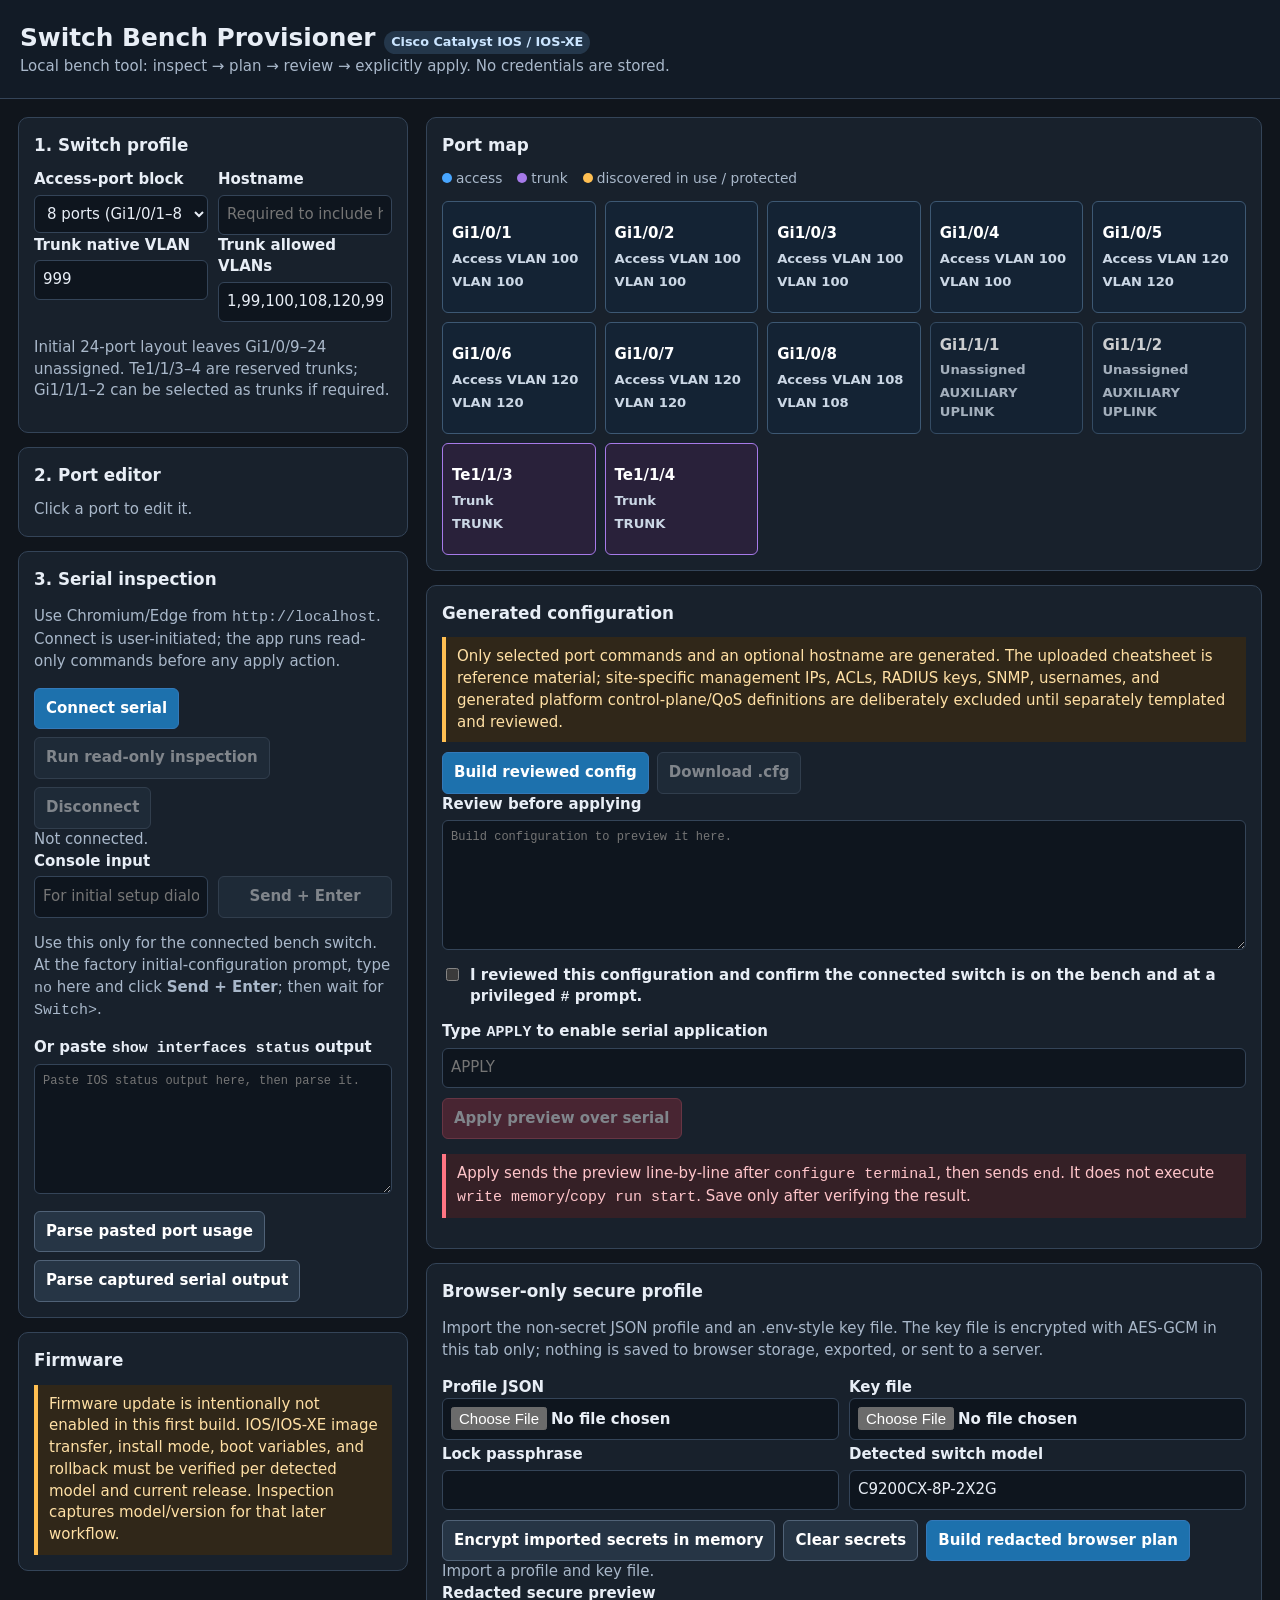
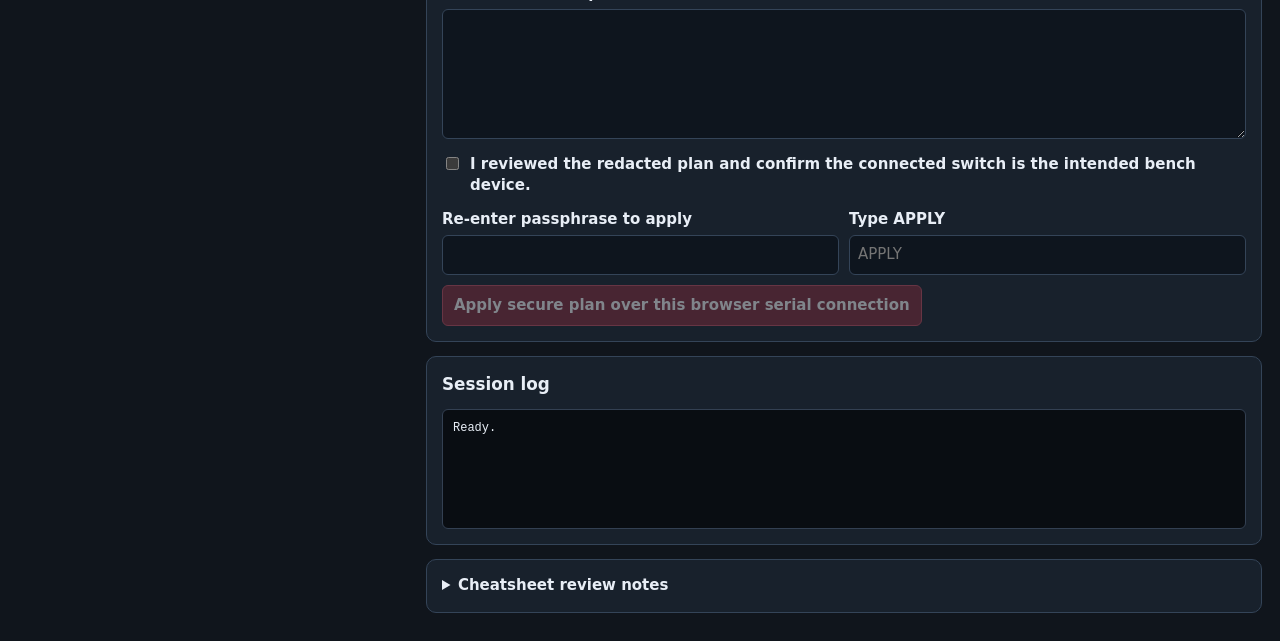
==== index.html @ 24496b65 "Initial release" ====
<!doctype html>
<html lang="en">
<head>
<meta charset="utf-8">
<meta name="viewport" content="width=device-width,initial-scale=1">
<title>Switch Bench Provisioner</title>
<style>
:root{color-scheme:dark;--bg:#10151c;--panel:#18212c;--line:#344458;--text:#e8eef6;--muted:#a9b8ca;--blue:#48a6ff;--green:#55d39a;--amber:#ffbf52;--red:#ff7583}*{box-sizing:border-box}body{margin:0;background:var(--bg);color:var(--text);font:15px/1.45 system-ui,sans-serif}header{padding:20px max(20px,calc((100vw - 1450px)/2));border-bottom:1px solid var(--line);background:#121b26}h1{margin:0;font-size:1.55rem}h2{font-size:1.05rem;margin:0 0 12px}h3{font-size:.95rem;margin:14px 0 6px}.sub,.note{color:var(--muted)}main{max-width:1450px;margin:auto;padding:18px;display:grid;grid-template-columns:390px 1fr;gap:18px}.panel{background:var(--panel);border:1px solid var(--line);border-radius:10px;padding:15px;margin-bottom:14px}.wide{grid-column:1/-1}.grid{display:grid;grid-template-columns:repeat(2,minmax(0,1fr));gap:10px}.triple{display:grid;grid-template-columns:repeat(3,minmax(0,1fr));gap:10px}label{display:block;font-weight:650;margin:0 0 4px}input,select,textarea,button{font:inherit}input,select,textarea{width:100%;padding:8px;border-radius:6px;border:1px solid var(--line);background:#0e151e;color:var(--text)}textarea{min-height:130px;resize:vertical;font-family:ui-monospace,monospace;font-size:12px}button{padding:9px 11px;border:1px solid #3379b9;border-radius:6px;background:#1d71ad;color:white;cursor:pointer;font-weight:650}button.secondary{background:#263545;border-color:#506277}button.danger{background:#822b3a;border-color:#c84e61}button:disabled{opacity:.45;cursor:not-allowed}.actions{display:flex;flex-wrap:wrap;gap:8px;margin-top:10px}.warning{border-left:4px solid var(--amber);padding:9px 11px;background:#302719;color:#ffe0a5}.danger-note{border-left:4px solid var(--red);padding:9px 11px;background:#352026;color:#ffc5ca}.ok{color:var(--green)}.bad{color:var(--red)}.hidden{display:none!important}.ports{display:grid;grid-template-columns:repeat(auto-fill,minmax(128px,1fr));gap:9px}.port{min-height:112px;text-align:left;background:#142334;border-color:#3d5873;padding:9px}.port.active{outline:3px solid var(--blue)}.port .name{font-weight:800;display:block}.port .meta{font-size:.82rem;color:#cbd7e5;display:block;margin-top:4px}.port.used{border-color:var(--amber);background:#342b1e}.port.trunk{border-color:#a67ae9;background:#29213a}.port.unassigned{opacity:.78}.legend{display:flex;gap:15px;flex-wrap:wrap;font-size:.86rem;color:var(--muted);margin:0 0 12px}.dot{display:inline-block;width:10px;height:10px;border-radius:99px;margin-right:4px}.console{min-height:120px;white-space:pre-wrap;background:#090d12;border:1px solid #334052;border-radius:6px;padding:10px;font:12px/1.4 ui-monospace,monospace;overflow:auto;max-height:280px}.check{display:flex;gap:8px;align-items:start;margin:8px 0}.check input{width:auto;margin-top:3px}.pill{display:inline-block;padding:2px 7px;border-radius:99px;background:#24374b;color:#cbe5ff;font-size:.8rem}details summary{cursor:pointer;font-weight:700}@media(max-width:900px){main{grid-template-columns:1fr}.wide{grid-column:auto}}@media(max-width:540px){.grid,.triple{grid-template-columns:1fr}}
</style>
</head>
<body>
<header><h1>Switch Bench Provisioner <span class="pill">Cisco Catalyst IOS / IOS-XE</span></h1><div class="sub">Local bench tool: inspect → plan → review → explicitly apply. No credentials are stored.</div></header>
<main>
<section>
 <div class="panel"><h2>1. Switch profile</h2>
  <div class="grid"><div><label for="portCount">Access-port block</label><select id="portCount"><option value="8">8 ports (Gi1/0/1–8)</option><option value="24">24 ports (Gi1/0/1–24)</option></select></div><div><label for="hostname">Hostname</label><input id="hostname" placeholder="Required to include hostname"></div></div>
  <div class="grid"><div><label for="nativeVlan">Trunk native VLAN</label><input id="nativeVlan" value="999" inputmode="numeric"></div><div><label for="allowedVlans">Trunk allowed VLANs</label><input id="allowedVlans" value="1,99,100,108,120,999"></div></div>
  <p class="note">Initial 24-port layout leaves Gi1/0/9–24 unassigned. Te1/1/3–4 are reserved trunks; Gi1/1/1–2 can be selected as trunks if required.</p>
 </div>
 <div class="panel"><h2>2. Port editor</h2><div id="selectedInfo" class="note">Click a port to edit it.</div>
  <div id="editor" class="hidden"><div class="triple"><div><label for="mode">Mode</label><select id="mode"><option value="access">Access</option><option value="trunk">Trunk</option><option value="unused">Unassigned / no config</option></select></div><div><label for="vlan">Access VLAN</label><input id="vlan" inputmode="numeric"></div><div><label for="adminState">Administrative state</label><select id="adminState"><option value="no shutdown">Enabled (no shutdown)</option><option value="shutdown">Disabled (shutdown)</option></select></div></div><label for="description">Description</label><input id="description" maxlength="120" placeholder="e.g., workstation / uplink"><div class="check"><input id="rootGuard" type="checkbox"><label for="rootGuard">Enable Root Guard (downstream trunks only)</label></div><div class="check"><input id="includeUsed" type="checkbox"><label for="includeUsed">Include this port even though discovery marks it in use</label></div><div class="actions"><button id="savePort">Save port</button><button id="resetPort" class="secondary">Restore default</button></div></div>
 </div>
 <div class="panel"><h2>3. Serial inspection</h2><p class="note">Use Chromium/Edge from <code>http://localhost</code>. Connect is user-initiated; the app runs read-only commands before any apply action.</p><div class="actions"><button id="connect">Connect serial</button><button id="inspect" class="secondary" disabled>Run read-only inspection</button><button id="disconnect" class="secondary" disabled>Disconnect</button></div><div id="serialStatus" class="note">Not connected.</div><label for="consoleInput">Console input</label><div class="grid"><input id="consoleInput" autocomplete="off" spellcheck="false" placeholder="For initial setup dialog, enter: no"><button id="sendConsole" class="secondary" disabled>Send + Enter</button></div><p class="note">Use this only for the connected bench switch. At the factory initial-configuration prompt, type <code>no</code> here and click <strong>Send + Enter</strong>; then wait for <code>Switch&gt;</code>.</p><label for="statusPaste">Or paste <code>show interfaces status</code> output</label><textarea id="statusPaste" placeholder="Paste IOS status output here, then parse it."></textarea><div class="actions"><button id="parseStatus" class="secondary">Parse pasted port usage</button><button id="parseCapturedStatus" class="secondary">Parse captured serial output</button></div></div>
 <div class="panel"><h2>Firmware</h2><div class="warning">Firmware update is intentionally not enabled in this first build. IOS/IOS-XE image transfer, install mode, boot variables, and rollback must be verified per detected model and current release. Inspection captures model/version for that later workflow.</div></div>
</section>
<section>
 <div class="panel"><h2>Port map</h2><div class="legend"><span><i class="dot" style="background:#48a6ff"></i>access</span><span><i class="dot" style="background:#a67ae9"></i>trunk</span><span><i class="dot" style="background:#ffbf52"></i>discovered in use / protected</span></div><div id="ports" class="ports"></div></div>
 <div class="panel"><h2>Generated configuration</h2><div class="warning">Only selected port commands and an optional hostname are generated. The uploaded cheatsheet is reference material; site-specific management IPs, ACLs, RADIUS keys, SNMP, usernames, and generated platform control-plane/QoS definitions are deliberately excluded until separately templated and reviewed.</div><div class="actions"><button id="build">Build reviewed config</button><button id="download" class="secondary" disabled>Download .cfg</button></div><label for="config">Review before applying</label><textarea id="config" spellcheck="false" placeholder="Build configuration to preview it here."></textarea><div class="check"><input id="ack" type="checkbox"><label for="ack">I reviewed this configuration and confirm the connected switch is on the bench and at a privileged <code>#</code> prompt.</label></div><label for="applyWord">Type <code>APPLY</code> to enable serial application</label><input id="applyWord" autocomplete="off" placeholder="APPLY"><div class="actions"><button id="apply" class="danger" disabled>Apply preview over serial</button></div><p class="danger-note">Apply sends the preview line-by-line after <code>configure terminal</code>, then sends <code>end</code>. It does not execute <code>write memory</code>/<code>copy run start</code>. Save only after verifying the result.</p></div>
 <div class="panel"><h2>Browser-only secure profile</h2><p class="note">Import the non-secret JSON profile and an .env-style key file. The key file is encrypted with AES-GCM in this tab only; nothing is saved to browser storage, exported, or sent to a server.</p><div class="grid"><div><label>Profile JSON <input id="profileFile" type="file" accept=".json"></label></div><div><label>Key file <input id="keyFile" type="file" accept=".env,.txt"></label></div></div><div class="grid"><div><label for="lockPass">Lock passphrase</label><input id="lockPass" type="password" autocomplete="new-password"></div><div><label for="secureModel">Detected switch model</label><input id="secureModel" value="C9200CX-8P-2X2G"></div></div><div class="actions"><button id="lockSecrets" class="secondary">Encrypt imported secrets in memory</button><button id="clearSecrets" class="secondary">Clear secrets</button><button id="renderSecure">Build redacted browser plan</button></div><div id="profileStatus" class="note">Import a profile and key file.</div><label for="securePreview">Redacted secure preview</label><textarea id="securePreview" spellcheck="false"></textarea><div class="check"><input id="secureAck" type="checkbox"><label for="secureAck">I reviewed the redacted plan and confirm the connected switch is the intended bench device.</label></div><div class="grid"><div><label for="unlockPass">Re-enter passphrase to apply</label><input id="unlockPass" type="password" autocomplete="current-password"></div><div><label for="secureApplyWord">Type APPLY</label><input id="secureApplyWord" autocomplete="off" placeholder="APPLY"></div></div><div class="actions"><button id="secureApply" class="danger" disabled>Apply secure plan over this browser serial connection</button></div></div>
 <div class="panel"><h2>Session log</h2><div id="log" class="console" aria-live="polite">Ready.</div></div>
 <div class="panel"><details><summary>Cheatsheet review notes</summary><ul><li>The tool uses the port-mode patterns from the cheatsheet: access ports with <code>switchport nonegotiate</code>, BPDU Guard, and unicast blocking; trunks with native/allowed VLAN configuration and <code>switchport nonegotiate</code>.</li><li>The supplied reference has a concatenated line near its housekeeping section: <code>memory free low-watermark processor 20852logging host ...</code>. It is not applied.</li><li>Imported profiles can include management, ACL, AAA/RADIUS, SNMPv3, syslog, archive logging, and QoS definitions. Review every site-specific value and the redacted secure plan before applying.</li><li>SNMPv3 credentials are required in the imported key file when SNMP is enabled; the preview renders variable names only.</li></ul></details></div>
</section>
</main>
<script>
'use strict';
const $=id=>document.getElementById(id); const log=(m,kind='')=>{const el=$('log');el.textContent+=`\n[${new Date().toLocaleTimeString()}] ${m}`;el.scrollTop=el.scrollHeight; if(kind) $('serialStatus').innerHTML=`<span class="${kind}">${m}</span>`};
let ports=[], selected=null, serialPort=null, writer=null, reader=null, readLoop=false, serialText='', serialClosing=false, suppressConsoleOutput=false;
const defaults=(count)=>{const a=[];for(let n=1;n<=count;n++){let vlan='',desc='OPEN';if(n<=4){vlan='100';desc='VLAN 100';}else if(n<=7){vlan='120';desc='VLAN 120';}else if(n===8){vlan='108';desc='VLAN 108';}a.push({name:`Gi1/0/${n}`,mode:vlan?'access':'unused',vlan,description:desc,admin:vlan?'no shutdown':'shutdown',used:false,includeUsed:false,rootGuard:false,default:true});}a.push({name:'Gi1/1/1',mode:'unused',vlan:'',description:'AUXILIARY UPLINK',admin:'shutdown',used:false,includeUsed:false,default:true});a.push({name:'Gi1/1/2',mode:'unused',vlan:'',description:'AUXILIARY UPLINK',admin:'shutdown',used:false,includeUsed:false,default:true});for(const n of [3,4])a.push({name:`Te1/1/${n}`,mode:'trunk',vlan:'',description:'TRUNK',admin:'no shutdown',used:false,includeUsed:false,default:true});return a};
function esc(s){return String(s).replace(/[&<>"']/g,c=>({'&':'&amp;','<':'&lt;','>':'&gt;','"':'&quot;',"'":'&#39;'}[c]))}
function render(){const box=$('ports');box.innerHTML='';ports.forEach((p,i)=>{const b=document.createElement('button');b.className=`port ${p.mode==='trunk'?'trunk':''} ${p.mode==='unused'?'unassigned':''} ${p.used?'used':''} ${selected===i?'active':''}`;b.innerHTML=`<span class="name">${esc(p.name)}</span><span class="meta">${p.mode==='access'?'Access VLAN '+esc(p.vlan||'—'):p.mode==='trunk'?'Trunk':'Unassigned'}</span><span class="meta">${esc(p.description||'')}</span>${p.used?'<span class="meta bad">IN USE / protected</span>':''}`;b.onclick=()=>select(i);box.append(b)});updateApply()}
function select(i){selected=i;const p=ports[i];$('editor').classList.remove('hidden');$('selectedInfo').textContent=`Editing ${p.name}${p.used?' — discovered in use; excluded unless explicitly included.':''}`;$('mode').value=p.mode;$('vlan').value=p.vlan;$('adminState').value=p.admin||'no shutdown';$('description').value=p.description;$('includeUsed').checked=p.includeUsed;$('rootGuard').checked=!!p.rootGuard;render()}
function validVlan(v){return /^([1-9]|[1-9]\d{1,3}|[1-3]\d{3}|40[0-8]\d|409[0-4])$/.test(v)&&+v<=4094}
$('savePort').onclick=()=>{if(selected===null)return;const p=ports[selected], mode=$('mode').value, vlan=$('vlan').value.trim(), admin=$('adminState').value, desc=$('description').value.trim();if(mode==='access'&&!validVlan(vlan)){alert('Enter an access VLAN from 1 through 4094.');return}p.mode=mode;p.vlan=mode==='access'?vlan:'';p.admin=(admin==='shutdown'?'shutdown':'no shutdown');p.description=desc;p.includeUsed=$('includeUsed').checked;p.rootGuard=$('rootGuard').checked;p.default=false;render()};
$('resetPort').onclick=()=>{if(selected===null)return;const fresh=defaults(+$('portCount').value).find(p=>p.name===ports[selected].name);fresh.used=ports[selected].used;ports[selected]=fresh;select(selected)};
$('portCount').onchange=()=>{ports=defaults(+$('portCount').value);selected=null;$('editor').classList.add('hidden');$('selectedInfo').textContent='Click a port to edit it.';render();log('Port profile reset to '+$('portCount').value+' access ports.','')};
function parseUsage(text,source='pasted output'){if(!text.trim()){log(`Port-use parser skipped: no ${source} is available. Run read-only inspection, wait for output, then use Parse captured serial output or paste show interfaces status output.`,'bad');return}let hits=0;for(const p of ports){const long=p.name.replace(/^Gi/,'GigabitEthernet').replace(/^Te/,'TenGigabitEthernet');const re=new RegExp(`(?:^|\\n)\\s*(?:${p.name.replace(/[\/]/g,'\\$&')}|${long.replace(/[\/]/g,'\\$&')})\\s+(.+)$`,'mi');const m=text.match(re);if(m){const state=m[1].toLowerCase();const inUse=/\bconnected\b/.test(state)&&!(/notconnect|disabled|err-disabled/.test(state));p.used=inUse;if(inUse)hits++;}}render();log(`Parsed ${source}: ${hits} currently connected port(s) marked protected.`);}
$('parseStatus').onclick=()=>parseUsage($('statusPaste').value,'pasted status output');
$('parseCapturedStatus').onclick=()=>parseUsage(serialText,'captured serial output');
function cleanDesc(s){return s.replace(/[\r\n]/g,' ').replace(/[^\w .,:()\/-]/g,'').slice(0,120)}
function buildConfig(){const lines=[];const host=$('hostname').value.trim();if(host){if(!/^[A-Za-z0-9][A-Za-z0-9-]{0,62}$/.test(host))throw Error('Hostname may contain letters, digits, and hyphens only.');lines.push(`hostname ${host}`,'!')}const native=$('nativeVlan').value.trim(), allowed=$('allowedVlans').value.trim();if(!validVlan(native))throw Error('Trunk native VLAN must be 1 through 4094.');if(!/^\d+(,\d+)*$/.test(allowed)||allowed.split(',').some(v=>!validVlan(v)))throw Error('Allowed VLANs must be a comma-separated list of VLAN IDs.');let changed=0;for(const p of ports){if(p.mode==='unused'||(p.used&&!p.includeUsed))continue;lines.push(`interface ${p.name}`);if(p.description)lines.push(` description ${cleanDesc(p.description)}`);if(p.mode==='access'){lines.push(` switchport access vlan ${p.vlan}`,' switchport mode access',' switchport nonegotiate',' spanning-tree bpduguard enable',' switchport block unicast')}else{lines.push(` switchport trunk native vlan ${native}`,` switchport trunk allowed vlan ${allowed}`,' switchport mode trunk',' switchport nonegotiate');if(p.rootGuard)lines.push(' spanning-tree guard root')}lines.push(` ${p.admin==='shutdown'?'shutdown':'no shutdown'}`);lines.push('!');changed++}if(!changed&&!host)throw Error('Nothing is selected for configuration.');return lines.join('\n')+'\n'}
$('build').onclick=()=>{try{$('config').value=buildConfig();$('download').disabled=false;log('Configuration built. Review it before any serial application.')}catch(e){alert(e.message);log('Build blocked: '+e.message,'bad')}};
$('download').onclick=()=>{const body=$('config').value;if(!body)return;const a=document.createElement('a');a.href=URL.createObjectURL(new Blob([body],{type:'text/plain'}));a.download=($('hostname').value.trim()||'switch')+'-bench-config.cfg';a.click();URL.revokeObjectURL(a.href)};
function updateApply(){const ready=!!serialPort&&$('ack').checked&&$('applyWord').value==='APPLY'&&!!$('config').value;$('apply').disabled=!ready}$('ack').onchange=updateApply;$('applyWord').oninput=updateApply;$('config').oninput=updateApply;
async function readSerial(){const decoder=new TextDecoder();try{while(readLoop&&serialPort?.readable){reader=serialPort.readable.getReader();try{while(readLoop){const {value,done}=await reader.read();if(done)break;if(value){const t=decoder.decode(value);serialText+=t;if(!suppressConsoleOutput){$('log').textContent+=t;$('log').scrollTop=$('log').scrollHeight;}}}}finally{reader.releaseLock();reader=null}}}catch(e){log('Serial read error: '+e.message,'bad')}}
async function send(line){if(!writer)throw Error('Serial writer is unavailable.');await writer.write(new TextEncoder().encode(line+'\r'));await new Promise(r=>setTimeout(r,160));}
async function sendChecked(line, timeoutMs=5000, sensitive=false){const start=serialText.length;await send(line);const deadline=Date.now()+timeoutMs;while(Date.now()<deadline){const reply=serialText.slice(start);if(/% (?:Invalid input|Incomplete command|Ambiguous command|Error)/i.test(reply))throw Error(sensitive?'IOS rejected a protected command; inspect the switch locally.':'IOS rejected "'+line+'": '+reply.replace(/\s+/g,' ').slice(-260));if(/(?:^|[\r\n])[^\r\n]*[>#]\s*(?=[\r\n]|$)/.test(reply))return reply;await new Promise(r=>setTimeout(r,35));}throw Error(sensitive?'Timed out waiting for IOS after a protected command; inspect the switch locally.':`Timed out waiting for the IOS prompt after "${line}". Apply stopped; inspect the console before continuing.`);}
async function sendBannerChecked(item){await send(item.actual);for(const line of item.body.split('\n'))await send(line);return sendChecked(item.delimiter,20000,false);}
function lastPrompt(reply){const a=[...reply.matchAll(/(?:^|[\r\n])([^\r\n]*[>#])\s*(?=[\r\n]|$)/g)];return a.length?a[a.length-1][1]:''}
async function ensureConfigMode(){const prompt=lastPrompt(await sendChecked('',3000));if(!prompt)throw Error('Could not determine the IOS prompt.');if(/\(config[^)]*\)#\s*$/.test(prompt)){await sendChecked('end');}else if(!/#\s*$/.test(prompt)){throw Error('A privileged # prompt is required; enter enable manually, then retry.')}await sendChecked('configure terminal');}
$('connect').onclick=async()=>{try{if(!('serial' in navigator))throw Error('Web Serial is unavailable. Use Chromium/Edge via http://localhost.');serialPort=await navigator.serial.requestPort();await serialPort.open({baudRate:9600,dataBits:8,stopBits:1,parity:'none',flowControl:'none'});writer=serialPort.writable.getWriter();readLoop=true;readSerial();$('connect').disabled=true;$('inspect').disabled=false;$('disconnect').disabled=false;$('sendConsole').disabled=false;log('Serial connected at 9600 8N1. Use Console input for the initial dialog, then confirm the switch prompt is privileged (#).','ok');updateApply()}catch(e){if(e?.name==='NotFoundError')log('Serial-port selection was cancelled; no connection was opened.');else log('Serial connection failed: '+e.message,'bad')}};
$('sendConsole').onclick=async()=>{const value=$('consoleInput').value;try{if(value.includes('\n')||value.includes('\r'))throw Error('Console input accepts one line at a time.');await send(value);log('Console input sent: '+(value ? '[text]' : '[Enter]'));$('consoleInput').value='';$('consoleInput').focus()}catch(e){log('Console input failed: '+e.message,'bad')}};
$('consoleInput').onkeydown=e=>{if(e.key==='Enter'){e.preventDefault();$('sendConsole').click()}};
$('inspect').onclick=async()=>{try{serialText='';await send('terminal length 0');await send('show version');await send('show interfaces status');await send('show interfaces trunk');log('Read-only inspection commands sent. Paste/copy the status output into the parser if automatic capture is not sufficient.');}catch(e){log('Inspection failed: '+e.message,'bad')}};
async function waitForReaderRelease(timeoutMs=3000){const deadline=Date.now()+timeoutMs;while(reader&&Date.now()<deadline)await new Promise(r=>setTimeout(r,40));return !reader}
async function waitForPortRelease(port,timeoutMs=5000){const deadline=Date.now()+timeoutMs;while(Date.now()<deadline){if(!port.readable&&!port.writable)return true;await new Promise(r=>setTimeout(r,50));}return !port.readable&&!port.writable}
$('disconnect').onclick=async()=>{
  if(!serialPort||serialClosing)return;
  serialClosing=true;
  $('disconnect').disabled=true;
  readLoop=false;
  const port=serialPort;
  try {
    if(reader) await reader.cancel();
    if(!await waitForReaderRelease()) throw Error('serial reader did not release');
    if(writer){ writer.releaseLock(); writer=null; }
    try {
      await port.close();
    } catch(e) {
      if(!String(e.message||e).includes('already in progress')) throw e;
      if(!await waitForPortRelease(port)) throw Error('serial port is still closing; close the browser tab or wait before secure apply');
    }
    if(!await waitForPortRelease(port,1200)) throw Error('serial port did not release');
    serialPort=null;
    clearSecretState('Secrets cleared after serial disconnect.');
    $('connect').disabled=false;
    $('inspect').disabled=true;
    $('sendConsole').disabled=true;
    log('Serial disconnected and COM port released.','ok');
  } catch(e) {
    log('Disconnect did not release the COM port: '+e.message+'. Do not use secure apply; close the browser tab or Edge to force release.','bad');
  } finally {
    serialClosing=false;
    if(serialPort) $('disconnect').disabled=false;
    updateApply();
  }
};
$('apply').onclick=async()=>{if(!confirm('Apply the reviewed preview to the connected BENCH switch? This cannot be undone automatically.'))return;try{const lines=$('config').value.replace(/\r/g,'').split('\n').filter(Boolean).filter(line=>line!=='!');log(`Applying ${lines.length} command(s) with IOS prompt/error checks; no startup-config save will be performed.`);await ensureConfigMode();for(const line of lines)await sendChecked(line);await sendChecked('end');log(`Apply verified: ${lines.length} command(s) received an IOS prompt with no detected syntax error. Review the console, then save manually only if correct.`,'ok')}catch(e){log('Apply stopped: '+e.message,'bad')}};
let profile=null,secretBox=null,securePlan=null;
function envParse(t){const o={};for(const raw of t.split(/\r?\n/)){const l=raw.trim();if(!l||l.startsWith('#'))continue;const i=l.indexOf('=');if(i<1)throw Error('Invalid key-file line');o[l.slice(0,i).trim()]=l.slice(i+1).trim()}return o}
function ipv4List(value,name){if(!value)throw Error('Missing '+name);const items=value.split(',').map(x=>x.trim()).filter(Boolean);if(!items.length||items.length>100)throw Error(name+' must contain 1 through 100 comma-separated IPv4 addresses');const seen=new Set();for(const ip of items){const p=ip.split('.');if(p.length!==4||p.some(x=>!/^\d+$/.test(x)||Number(x)>255))throw Error('Invalid IPv4 address in '+name);if(seen.has(ip))throw Error('Duplicate IPv4 address in '+name);seen.add(ip)}return items}
async function derive(pass,salt){const k=await crypto.subtle.importKey('raw',new TextEncoder().encode(pass),'PBKDF2',false,['deriveKey']);return crypto.subtle.deriveKey({name:'PBKDF2',salt,iterations:600000,hash:'SHA-256'},k,{name:'AES-GCM',length:256},false,['encrypt','decrypt'])}
function wipe(a){if(a?.fill)a.fill(0)}
async function unlockSecrets(){if(!secretBox||!$('unlockPass').value)throw Error('Re-enter the secret-container passphrase');const k=await derive($('unlockPass').value,secretBox.salt);let b;try{b=new Uint8Array(await crypto.subtle.decrypt({name:'AES-GCM',iv:secretBox.iv},k,secretBox.cipher))}catch{throw Error('Unable to unlock secrets. Re-enter the passphrase used when encrypting the imported key file.')}try{return envParse(new TextDecoder().decode(b))}finally{wipe(b)}}
function profileLines(secrets,redact){
  if(!profile||typeof profile!=='object')throw Error('Import a valid JSON profile');
  const expand=(value)=>String(value).replace(/\$\{([A-Z][A-Z0-9_]*)\}/g,(_,name)=>{if(redact)return '${'+name+'}';const v=secrets?.[name];if(!v)throw Error('Missing '+name);if(/[\r\n]/.test(v))throw Error('Invalid newline in '+name);return v});
  const model=$('secureModel').value.trim();
  const allowed=(profile.supported_models||[]).map(expand);
  if(allowed.length&&!allowed.includes(model))throw Error('Model is not allowed by imported profile');
  const a=[],add=(actual,redacted=actual)=>a.push({actual:expand(actual),redacted:expand(redacted),mode:'command'});
  for(const x of profile.base_commands||[])add(x);
  if(profile.diagnostics?.bootup_level)add('diagnostic bootup level '+profile.diagnostics.bootup_level);
  const archive=profile.archive_logging;
  if(archive?.enabled){add('archive');add(' log config');add('  logging enable');add('  logging size '+(archive.size||1000));if(archive.hidekeys)add('  hidekeys');if(archive.notify_syslog)add('  notify syslog contenttype plaintext');add(' exit');add('exit')}
  for(const v of profile.vlans||[]){const id=v.id||v;add('vlan '+id);if(v.name)add(' name '+v.name);add('exit')}
  const m=profile.management;
  if(m?.enabled!==false&&m){add('interface Vlan'+m.vlan);add(' ip address '+m.ip+' '+m.mask);add(' no shutdown');add('exit');add('ip default-gateway '+m.gateway)}
  for(const acl of profile.acls||[]){
    add('ip access-list '+(acl.type||'extended')+' '+acl.name);
    for(const e of acl.entries||[])add(' '+e);
    for(const spec of acl.source_host_lists||[]){
      if(!/^[A-Z][A-Z0-9_]*$/.test(spec.env||'')||!['tcp','udp'].includes(spec.protocol)||!Number.isInteger(spec.port)||spec.port<1||spec.port>65535)throw Error('Invalid ACL source-host-list definition');
      const count=redact?(secretBox?.listCounts?.[spec.env]||0):0;
      const sources=redact?Array.from({length:count},(_,i)=>'${'+spec.env+'['+(i+1)+']}'):ipv4List(secrets?.[spec.env],spec.env);
      if(!sources.length)throw Error('Encrypt a key file containing '+spec.env+' before rendering this ACL');
      const start=Number.isInteger(spec.sequence_start)?spec.sequence_start:10,step=Number.isInteger(spec.sequence_step)?spec.sequence_step:10;
      for(let i=0;i<sources.length;i++){
        const seq=start+(i*step),destination=expand(spec.destination);
        const actual=' '+seq+' permit '+spec.protocol+' host '+sources[i]+' host '+destination+' eq '+spec.port;
        const redacted=' '+seq+' permit '+spec.protocol+' host ${'+spec.env+'['+(i+1)+']} host '+expand(spec.destination)+' eq '+spec.port;
        add(actual,redacted);
      }
    }
    add('exit');
  }
  for(const x of profile.logging?.commands||[])add(x);
  for(const x of profile.ntp_servers||[])add('ntp server '+x);
  if(profile.ntp_access?.peer_acl)add('ntp access-group peer '+profile.ntp_access.peer_acl);
  if(profile.banners?.login){const b=String(profile.banners.login).replace(/\r/g,'');if(b.includes('^'))throw Error('Login banner cannot contain the ^ delimiter');a.push({actual:'banner login ^',redacted:'banner login ^\n'+b+'\n^',mode:'banner',body:b,delimiter:'^'})}
  const snmp=profile.snmp;
  if(snmp?.enabled){const u=snmp.username_env,ap=snmp.auth_password_env,pp=snmp.priv_password_env;if(!u||!ap||!pp)throw Error('SNMPv3 environment-variable names are required');const user=secrets?.[u]||'',auth=secrets?.[ap]||'',priv=secrets?.[pp]||'';if(!redact&&(!user||!auth||!priv))throw Error('Missing SNMPv3 credentials');add('snmp-server group '+snmp.group+' v3 priv access '+snmp.access_list);add('snmp-server group '+snmp.readonly_group+' v3 priv read '+snmp.view+' access '+snmp.access_list);add('snmp-server view '+snmp.view+' iso included');add('snmp-server location '+snmp.location);add('snmp-server user '+(redact?'${'+u+'}':user)+' '+snmp.group+' v3 auth '+snmp.auth_protocol+' '+(redact?'${'+ap+'}':auth)+' priv '+snmp.priv_protocol+' '+(redact?'${'+pp+'}':priv),'snmp-server user ${'+u+'} '+snmp.group+' v3 auth '+snmp.auth_protocol+' ${'+ap+'} priv '+snmp.priv_protocol+' ${'+pp+'}');for(const x of snmp.trap_commands||[])add(x);add('snmp-server host '+snmp.host+' version 3 priv '+(redact?'${'+u+'}':user),'snmp-server host '+snmp.host+' version 3 priv ${'+u+'}')}
  const qos=profile.qos;
  if(qos?.enabled){
    for(const cm of qos.class_maps||[]){if(!/^[A-Za-z0-9_-]+$/.test(cm.name)||!['match-all','match-any'].includes(cm.mode))throw Error('Invalid QoS class-map definition');add('class-map '+cm.mode+' '+cm.name);for(const x of cm.commands||[])add(' '+x);add('exit')}
    for(const pm of qos.policy_maps||[]){if(!/^[A-Za-z0-9_-]+$/.test(pm.name))throw Error('Invalid QoS policy-map definition');add('policy-map '+pm.name);for(const c of pm.classes||[]){if(!/^[A-Za-z0-9_-]+$/.test(c.name))throw Error('Invalid QoS policy class');add(' class '+c.name);for(const x of c.commands||[])add('  '+x);add(' exit')}add('exit')}
    for(const at of qos.attachments||[]){if(!/^[A-Za-z0-9/]+$/.test(at.interface)||!['input','output'].includes(at.direction)||!/^[A-Za-z0-9_-]+$/.test(at.policy))throw Error('Invalid QoS attachment');add('interface '+at.interface);add(' service-policy '+at.direction+' '+at.policy);add('exit')}
  }
  const aaa=profile.aaa;
  if(aaa?.enabled){
    add('aaa new-model');
    const policy=profile.password_policy;
    if(policy?.enabled){add('aaa common-criteria policy '+policy.name);add(' min-length '+policy.min_length);add(' max-length '+policy.max_length);add(' numeric-count '+policy.numeric_count);add(' upper-case '+policy.upper_case);add(' lower-case '+policy.lower_case);add(' special-case '+policy.special_case);add(' char-changes '+policy.char_changes);add('exit')}
    if(aaa.radius_source_interface)add('ip radius source-interface '+aaa.radius_source_interface);
    for(const srv of aaa.radius_servers||[]){const value=secrets?.[srv.secret_env]||'';if(!value&&!redact)throw Error('Missing '+srv.secret_env);add('radius server '+srv.name);add(' address ipv4 '+srv.address+' auth-port '+(srv.auth_port||1812)+' acct-port '+(srv.acct_port||1813));add(' timeout '+(srv.timeout||60));add(' key '+(redact?'${'+srv.secret_env+'}':value),' key ${'+srv.secret_env+'}');add('exit')}
    add('aaa group server radius '+(aaa.group_name||'RAD_SERVERS'));for(const srv of aaa.radius_servers||[])add(' server name '+srv.name);add('exit');
    const u=aaa.local_username_env||'LOCAL_ADMIN_USERNAME',pw=aaa.local_secret_env||'LOCAL_ADMIN_SECRET',en=aaa.enable_secret_env||'ENABLE_SECRET';
    if(!redact&&(!secrets[u]||!secrets[pw]||!secrets[en]))throw Error('Missing local credential value');
    add('enable algorithm-type scrypt secret '+(redact?'${'+en+'}':secrets[en]),'enable algorithm-type scrypt secret ${'+en+'}');
    add('username '+(redact?'${'+u+'}':secrets[u])+' privilege 15 '+(policy?.enabled?'common-criteria-policy '+policy.name+' ':'')+'secret '+(redact?'${'+pw+'}':secrets[pw]),'username ${'+u+'} privilege 15 '+(policy?.enabled?'common-criteria-policy '+policy.name+' ':'')+'secret ${'+pw+'}');if(policy?.enabled&&policy.remove_legacy_enable_password)add('no enable password');
    let lineContext=false;
    for(const x of aaa.commands||[]){if(/^line\s+/i.test(x)&&lineContext)add('exit');add(x);lineContext=/^line\s+/i.test(x)||lineContext}
    if(lineContext)add('exit');
  }
  const l2=profile.l2_access_policy;
  for(const p of ports){if(p.mode==='unused'||(p.used&&!p.includeUsed))continue;add('interface '+p.name);if(p.description)add(' description '+cleanDesc(p.description));if(p.mode==='access'){add(' switchport access vlan '+p.vlan);add(' switchport mode access');add(' switchport nonegotiate');add(' spanning-tree bpduguard enable');add(' switchport block unicast');const ps=l2?.port_security;if(ps?.enabled){add(' switchport port-security');add(' switchport port-security maximum '+(ps.maximum||2));add(' switchport port-security violation '+(ps.violation||'restrict'));if(ps.sticky)add(' switchport port-security mac-address sticky')}const sc=l2?.storm_control;if(sc?.enabled){add(' storm-control broadcast level '+sc.broadcast_level);add(' storm-control multicast level '+sc.multicast_level);if(sc.action)add(' storm-control action '+sc.action)}}else{add(' switchport trunk native vlan '+$('nativeVlan').value);add(' switchport trunk allowed vlan '+$('allowedVlans').value);add(' switchport mode trunk');add(' switchport nonegotiate');if(p.rootGuard)add(' spanning-tree guard root')}add(' '+(p.admin==='shutdown'?'shutdown':'no shutdown'));add('exit')}
  return a;
}
function updateSecureApply(){const ok=!!serialPort&&!!secretBox&&!!securePlan&&$('secureAck').checked&&$('secureApplyWord').value==='APPLY'&&!!$('unlockPass').value;$('secureApply').disabled=!ok}
$('profileFile').onchange=async()=>{clearSecretState('Profile replaced; secrets cleared.');try{profile=JSON.parse(await $('profileFile').files[0].text());$('profileStatus').textContent='Profile imported locally.'}catch(e){$('profileStatus').textContent=e.message}};
$('keyFile').onchange=()=>clearSecretState('Key file replaced; import it again to encrypt secrets.');
$('lockSecrets').onclick=async()=>{try{if(!$('keyFile').files[0]||!$('lockPass').value)throw Error('Choose key file and lock passphrase');const raw=await $('keyFile').files[0].text(),values=envParse(raw),listCounts={};for(const acl of profile?.acls||[])for(const spec of acl.source_host_lists||[])listCounts[spec.env]=ipv4List(values[spec.env],spec.env).length;const salt=crypto.getRandomValues(new Uint8Array(16)),iv=crypto.getRandomValues(new Uint8Array(12)),b=new TextEncoder().encode(raw),k=await derive($('lockPass').value,salt),cipher=await crypto.subtle.encrypt({name:'AES-GCM',iv},k,b);wipe(b);for(const name of Object.keys(values))values[name]='';secretBox={salt,iv,cipher,listCounts};$('lockPass').value='';$('profileStatus').textContent='Secrets encrypted in active tab memory only.';updateSecureApply()}catch(e){log('Secret lock failed: '+e.message,'bad')}};
function clearSecretState(note='Secrets cleared.'){secretBox=null;securePlan=null;$('securePreview').value='';$('unlockPass').value='';$('profileStatus').textContent=note;updateSecureApply()}
$('clearSecrets').onclick=()=>clearSecretState();
window.addEventListener('beforeunload',()=>{secretBox=null;securePlan=null});
let secretIdleTimer=null;function touchSecrets(){if(secretIdleTimer)clearTimeout(secretIdleTimer);if(secretBox)secretIdleTimer=setTimeout(()=>clearSecretState('Secrets cleared after 10 minutes of inactivity.'),600000)}
['click','keydown','pointerdown'].forEach(e=>document.addEventListener(e,touchSecrets));
$('renderSecure').onclick=()=>{try{securePlan=profileLines(null,true);$('securePreview').value=securePlan.map(x=>x.redacted).join('\n');log('Redacted browser-only plan created.');updateSecureApply()}catch(e){log('Secure plan blocked: '+e.message,'bad')}};
$('secureAck').onchange=updateSecureApply;$('secureApplyWord').oninput=updateSecureApply;$('unlockPass').oninput=updateSecureApply;
$('secureApply').onclick=async()=>{let secrets=null,inConfig=false;try{if(!confirm('Apply the secure browser-only plan?'))return;secrets=await unlockSecrets();const lines=profileLines(secrets,false);suppressConsoleOutput=true;log('Applying secure plan; protected command output is suppressed.','');await ensureConfigMode();inConfig=true;for(const x of lines){if(x.mode==='banner')await sendBannerChecked(x);else await sendChecked(x.actual,5000,x.actual!==x.redacted);}await sendChecked('end');inConfig=false;$('unlockPass').value='';log('Secure browser-only apply verified with IOS prompt checks. Protected command output was not retained. Save manually after review.','ok')}catch(e){if(inConfig){try{await sendChecked('end',3000,true);log('Secure apply exited configuration mode after the error.')}catch{log('Secure apply could not confirm exit from configuration mode; inspect the switch console.','bad')}}log('Secure apply stopped: '+e.message,'bad')}finally{await new Promise(r=>setTimeout(r,1000));serialText='';suppressConsoleOutput=false;if(secrets){for(const k of Object.keys(secrets))secrets[k]='';}}};
ports=defaults(8);render();
</script>
</body></html>
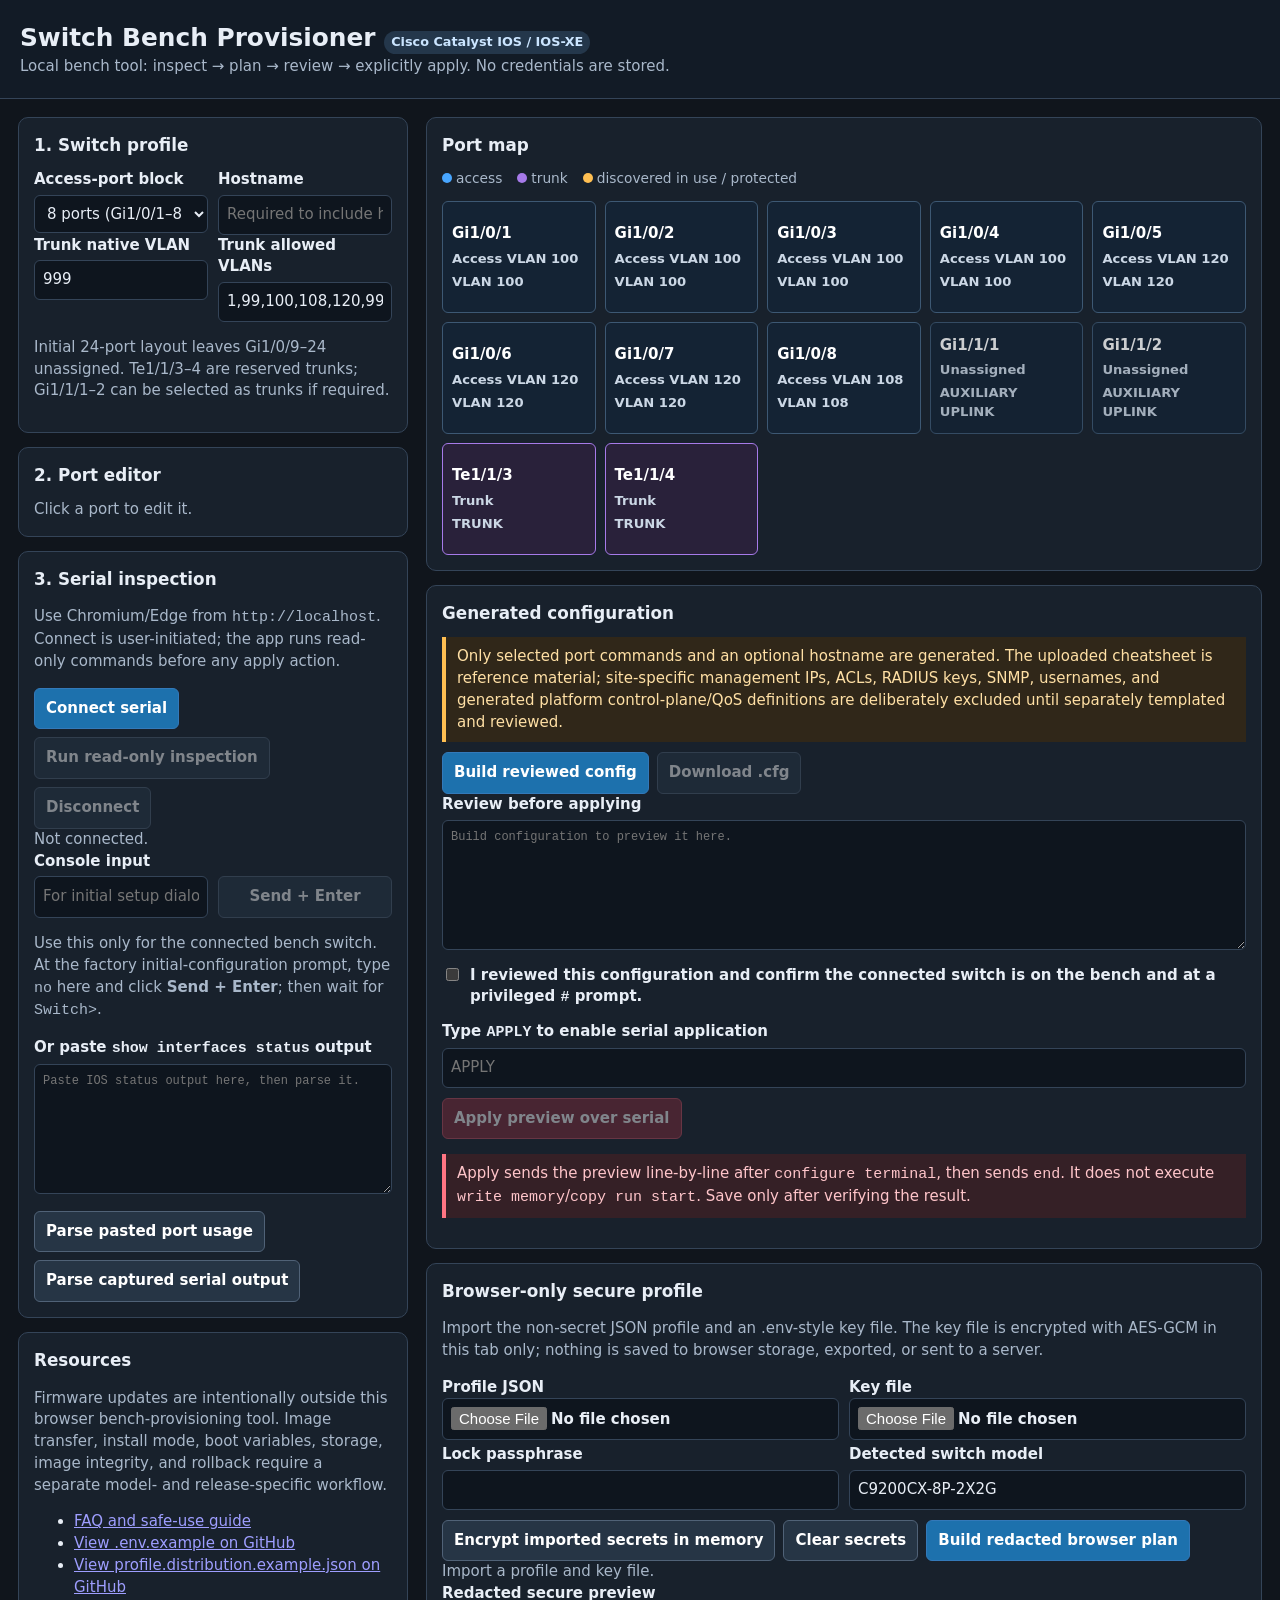
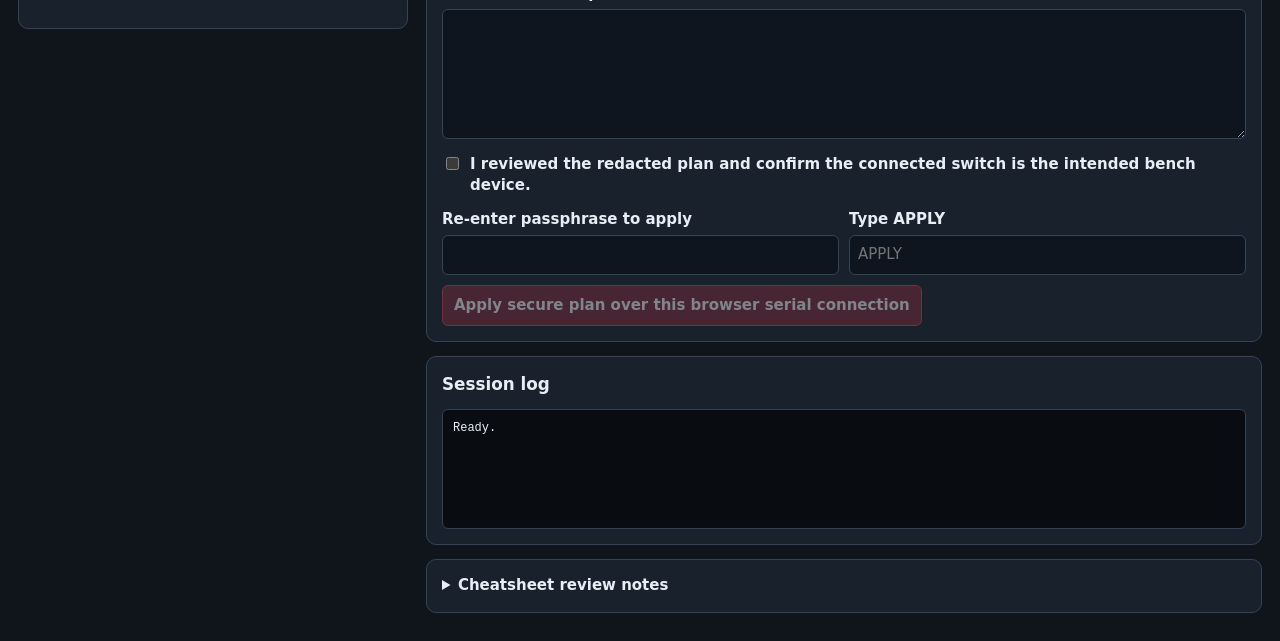
==== commit c896adb5: "FAQ and documentaion references." ====
--- a/index.html
+++ b/index.html
@@ -3,6 +3,8 @@
 <head>
 <meta charset="utf-8">
 <meta name="viewport" content="width=device-width,initial-scale=1">
+<meta http-equiv="Content-Security-Policy"
+  content="default-src 'none'; script-src 'unsafe-inline'; style-src 'unsafe-inline'; img-src 'self' data:; font-src 'self'; connect-src 'none'; object-src 'none'; base-uri 'none'; form-action 'none'">
 <title>Switch Bench Provisioner</title>
 <style>
 :root{color-scheme:dark;--bg:#10151c;--panel:#18212c;--line:#344458;--text:#e8eef6;--muted:#a9b8ca;--blue:#48a6ff;--green:#55d39a;--amber:#ffbf52;--red:#ff7583}*{box-sizing:border-box}body{margin:0;background:var(--bg);color:var(--text);font:15px/1.45 system-ui,sans-serif}header{padding:20px max(20px,calc((100vw - 1450px)/2));border-bottom:1px solid var(--line);background:#121b26}h1{margin:0;font-size:1.55rem}h2{font-size:1.05rem;margin:0 0 12px}h3{font-size:.95rem;margin:14px 0 6px}.sub,.note{color:var(--muted)}main{max-width:1450px;margin:auto;padding:18px;display:grid;grid-template-columns:390px 1fr;gap:18px}.panel{background:var(--panel);border:1px solid var(--line);border-radius:10px;padding:15px;margin-bottom:14px}.wide{grid-column:1/-1}.grid{display:grid;grid-template-columns:repeat(2,minmax(0,1fr));gap:10px}.triple{display:grid;grid-template-columns:repeat(3,minmax(0,1fr));gap:10px}label{display:block;font-weight:650;margin:0 0 4px}input,select,textarea,button{font:inherit}input,select,textarea{width:100%;padding:8px;border-radius:6px;border:1px solid var(--line);background:#0e151e;color:var(--text)}textarea{min-height:130px;resize:vertical;font-family:ui-monospace,monospace;font-size:12px}button{padding:9px 11px;border:1px solid #3379b9;border-radius:6px;background:#1d71ad;color:white;cursor:pointer;font-weight:650}button.secondary{background:#263545;border-color:#506277}button.danger{background:#822b3a;border-color:#c84e61}button:disabled{opacity:.45;cursor:not-allowed}.actions{display:flex;flex-wrap:wrap;gap:8px;margin-top:10px}.warning{border-left:4px solid var(--amber);padding:9px 11px;background:#302719;color:#ffe0a5}.danger-note{border-left:4px solid var(--red);padding:9px 11px;background:#352026;color:#ffc5ca}.ok{color:var(--green)}.bad{color:var(--red)}.hidden{display:none!important}.ports{display:grid;grid-template-columns:repeat(auto-fill,minmax(128px,1fr));gap:9px}.port{min-height:112px;text-align:left;background:#142334;border-color:#3d5873;padding:9px}.port.active{outline:3px solid var(--blue)}.port .name{font-weight:800;display:block}.port .meta{font-size:.82rem;color:#cbd7e5;display:block;margin-top:4px}.port.used{border-color:var(--amber);background:#342b1e}.port.trunk{border-color:#a67ae9;background:#29213a}.port.unassigned{opacity:.78}.legend{display:flex;gap:15px;flex-wrap:wrap;font-size:.86rem;color:var(--muted);margin:0 0 12px}.dot{display:inline-block;width:10px;height:10px;border-radius:99px;margin-right:4px}.console{min-height:120px;white-space:pre-wrap;background:#090d12;border:1px solid #334052;border-radius:6px;padding:10px;font:12px/1.4 ui-monospace,monospace;overflow:auto;max-height:280px}.check{display:flex;gap:8px;align-items:start;margin:8px 0}.check input{width:auto;margin-top:3px}.pill{display:inline-block;padding:2px 7px;border-radius:99px;background:#24374b;color:#cbe5ff;font-size:.8rem}details summary{cursor:pointer;font-weight:700}@media(max-width:900px){main{grid-template-columns:1fr}.wide{grid-column:auto}}@media(max-width:540px){.grid,.triple{grid-template-columns:1fr}}
@@ -21,7 +23,7 @@
   <div id="editor" class="hidden"><div class="triple"><div><label for="mode">Mode</label><select id="mode"><option value="access">Access</option><option value="trunk">Trunk</option><option value="unused">Unassigned / no config</option></select></div><div><label for="vlan">Access VLAN</label><input id="vlan" inputmode="numeric"></div><div><label for="adminState">Administrative state</label><select id="adminState"><option value="no shutdown">Enabled (no shutdown)</option><option value="shutdown">Disabled (shutdown)</option></select></div></div><label for="description">Description</label><input id="description" maxlength="120" placeholder="e.g., workstation / uplink"><div class="check"><input id="rootGuard" type="checkbox"><label for="rootGuard">Enable Root Guard (downstream trunks only)</label></div><div class="check"><input id="includeUsed" type="checkbox"><label for="includeUsed">Include this port even though discovery marks it in use</label></div><div class="actions"><button id="savePort">Save port</button><button id="resetPort" class="secondary">Restore default</button></div></div>
  </div>
  <div class="panel"><h2>3. Serial inspection</h2><p class="note">Use Chromium/Edge from <code>http://localhost</code>. Connect is user-initiated; the app runs read-only commands before any apply action.</p><div class="actions"><button id="connect">Connect serial</button><button id="inspect" class="secondary" disabled>Run read-only inspection</button><button id="disconnect" class="secondary" disabled>Disconnect</button></div><div id="serialStatus" class="note">Not connected.</div><label for="consoleInput">Console input</label><div class="grid"><input id="consoleInput" autocomplete="off" spellcheck="false" placeholder="For initial setup dialog, enter: no"><button id="sendConsole" class="secondary" disabled>Send + Enter</button></div><p class="note">Use this only for the connected bench switch. At the factory initial-configuration prompt, type <code>no</code> here and click <strong>Send + Enter</strong>; then wait for <code>Switch&gt;</code>.</p><label for="statusPaste">Or paste <code>show interfaces status</code> output</label><textarea id="statusPaste" placeholder="Paste IOS status output here, then parse it."></textarea><div class="actions"><button id="parseStatus" class="secondary">Parse pasted port usage</button><button id="parseCapturedStatus" class="secondary">Parse captured serial output</button></div></div>
- <div class="panel"><h2>Firmware</h2><div class="warning">Firmware update is intentionally not enabled in this first build. IOS/IOS-XE image transfer, install mode, boot variables, and rollback must be verified per detected model and current release. Inspection captures model/version for that later workflow.</div></div>
+ <div class="panel"><h2>Resources</h2><p class="note">Firmware updates are intentionally outside this browser bench-provisioning tool. Image transfer, install mode, boot variables, storage, image integrity, and rollback require a separate model- and release-specific workflow.</p><ul><li><a href="faq.html">FAQ and safe-use guide</a></li><li><a href="https://github.com/Blacknight318/Switch_Bench_Provisioner_Browser_Only_Full/blob/main/.env.example" target="_blank" rel="noopener noreferrer">View .env.example on GitHub</a></li><li><a href="https://github.com/Blacknight318/Switch_Bench_Provisioner_Browser_Only_Full/blob/main/profile.distribution.example.json" target="_blank" rel="noopener noreferrer">View profile.distribution.example.json on GitHub</a></li></ul></div>
 </section>
 <section>
  <div class="panel"><h2>Port map</h2><div class="legend"><span><i class="dot" style="background:#48a6ff"></i>access</span><span><i class="dot" style="background:#a67ae9"></i>trunk</span><span><i class="dot" style="background:#ffbf52"></i>discovered in use / protected</span></div><div id="ports" class="ports"></div></div>
@@ -33,17 +35,100 @@
 </main>
 <script>
 'use strict';
-const $=id=>document.getElementById(id); const log=(m,kind='')=>{const el=$('log');el.textContent+=`\n[${new Date().toLocaleTimeString()}] ${m}`;el.scrollTop=el.scrollHeight; if(kind) $('serialStatus').innerHTML=`<span class="${kind}">${m}</span>`};
+const $=id=>document.getElementById(id);
+const log=(m,kind='')=>{
+  const message=String(m);
+  const el=$('log');
+  el.textContent+=`\n[${new Date().toLocaleTimeString()}] ${message}`;
+  el.scrollTop=el.scrollHeight;
+  if(kind){
+    const status=$('serialStatus');
+    const badge=document.createElement('span');
+    badge.className=kind;
+    badge.textContent=message;
+    status.replaceChildren(badge);
+  }
+};
 let ports=[], selected=null, serialPort=null, writer=null, reader=null, readLoop=false, serialText='', serialClosing=false, suppressConsoleOutput=false;
-const defaults=(count)=>{const a=[];for(let n=1;n<=count;n++){let vlan='',desc='OPEN';if(n<=4){vlan='100';desc='VLAN 100';}else if(n<=7){vlan='120';desc='VLAN 120';}else if(n===8){vlan='108';desc='VLAN 108';}a.push({name:`Gi1/0/${n}`,mode:vlan?'access':'unused',vlan,description:desc,admin:vlan?'no shutdown':'shutdown',used:false,includeUsed:false,rootGuard:false,default:true});}a.push({name:'Gi1/1/1',mode:'unused',vlan:'',description:'AUXILIARY UPLINK',admin:'shutdown',used:false,includeUsed:false,default:true});a.push({name:'Gi1/1/2',mode:'unused',vlan:'',description:'AUXILIARY UPLINK',admin:'shutdown',used:false,includeUsed:false,default:true});for(const n of [3,4])a.push({name:`Te1/1/${n}`,mode:'trunk',vlan:'',description:'TRUNK',admin:'no shutdown',used:false,includeUsed:false,default:true});return a};
-function esc(s){return String(s).replace(/[&<>"']/g,c=>({'&':'&amp;','<':'&lt;','>':'&gt;','"':'&quot;',"'":'&#39;'}[c]))}
-function render(){const box=$('ports');box.innerHTML='';ports.forEach((p,i)=>{const b=document.createElement('button');b.className=`port ${p.mode==='trunk'?'trunk':''} ${p.mode==='unused'?'unassigned':''} ${p.used?'used':''} ${selected===i?'active':''}`;b.innerHTML=`<span class="name">${esc(p.name)}</span><span class="meta">${p.mode==='access'?'Access VLAN '+esc(p.vlan||'—'):p.mode==='trunk'?'Trunk':'Unassigned'}</span><span class="meta">${esc(p.description||'')}</span>${p.used?'<span class="meta bad">IN USE / protected</span>':''}`;b.onclick=()=>select(i);box.append(b)});updateApply()}
-function select(i){selected=i;const p=ports[i];$('editor').classList.remove('hidden');$('selectedInfo').textContent=`Editing ${p.name}${p.used?' — discovered in use; excluded unless explicitly included.':''}`;$('mode').value=p.mode;$('vlan').value=p.vlan;$('adminState').value=p.admin||'no shutdown';$('description').value=p.description;$('includeUsed').checked=p.includeUsed;$('rootGuard').checked=!!p.rootGuard;render()}
+const defaults=(count)=>{
+  const a=[];
+  for(let n=1;n<=count;n++){
+    let vlan='',desc='OPEN';
+    if(n<=4){vlan='100';desc='VLAN 100';}
+    else if(n<=7){vlan='120';desc='VLAN 120';}
+    else if(n===8){vlan='108';desc='VLAN 108';}
+    a.push({name:`Gi1/0/${n}`,mode:vlan?'access':'unused',vlan,description:desc,admin:vlan?'no shutdown':'shutdown',used:false,includeUsed:false,rootGuard:false,default:true});
+  }
+  a.push({name:'Gi1/1/1',mode:'unused',vlan:'',description:'AUXILIARY UPLINK',admin:'shutdown',used:false,includeUsed:false,rootGuard:false,default:true});
+  a.push({name:'Gi1/1/2',mode:'unused',vlan:'',description:'AUXILIARY UPLINK',admin:'shutdown',used:false,includeUsed:false,rootGuard:false,default:true});
+  for(const n of [3,4])a.push({name:`Te1/1/${n}`,mode:'trunk',vlan:'',description:'TRUNK',admin:'no shutdown',used:false,includeUsed:false,rootGuard:false,default:true});
+  return a;
+};
+function appendPortText(parent,className,text){
+  const span=document.createElement('span');
+  span.className=className;
+  span.textContent=text;
+  parent.append(span);
+}
+function render(){
+  const box=$('ports');
+  box.replaceChildren();
+  ports.forEach((p,i)=>{
+    const b=document.createElement('button');
+    b.className='port';
+    b.classList.toggle('trunk',p.mode==='trunk');
+    b.classList.toggle('unassigned',p.mode==='unused');
+    b.classList.toggle('used',p.used);
+    b.classList.toggle('active',selected===i);
+    appendPortText(b,'name',p.name);
+    appendPortText(b,'meta',p.mode==='access'?`Access VLAN ${p.vlan||'—'}`:p.mode==='trunk'?'Trunk':'Unassigned');
+    appendPortText(b,'meta',p.description||'');
+    if(p.used)appendPortText(b,'meta bad','IN USE / protected');
+    b.onclick=()=>select(i);
+    box.append(b);
+  });
+  updateApply();
+}
+function select(i){
+  selected=i;
+  const p=ports[i];
+  $('editor').classList.remove('hidden');
+  $('selectedInfo').textContent=`Editing ${p.name}${p.used?' — discovered in use; excluded unless explicitly included.':''}`;
+  $('mode').value=p.mode;
+  $('vlan').value=p.vlan;
+  $('adminState').value=p.admin||'no shutdown';
+  $('description').value=p.description;
+  $('includeUsed').checked=p.includeUsed;
+  $('rootGuard').checked=!!p.rootGuard;
+  render();
+}
 function validVlan(v){return /^([1-9]|[1-9]\d{1,3}|[1-3]\d{3}|40[0-8]\d|409[0-4])$/.test(v)&&+v<=4094}
 $('savePort').onclick=()=>{if(selected===null)return;const p=ports[selected], mode=$('mode').value, vlan=$('vlan').value.trim(), admin=$('adminState').value, desc=$('description').value.trim();if(mode==='access'&&!validVlan(vlan)){alert('Enter an access VLAN from 1 through 4094.');return}p.mode=mode;p.vlan=mode==='access'?vlan:'';p.admin=(admin==='shutdown'?'shutdown':'no shutdown');p.description=desc;p.includeUsed=$('includeUsed').checked;p.rootGuard=$('rootGuard').checked;p.default=false;render()};
 $('resetPort').onclick=()=>{if(selected===null)return;const fresh=defaults(+$('portCount').value).find(p=>p.name===ports[selected].name);fresh.used=ports[selected].used;ports[selected]=fresh;select(selected)};
 $('portCount').onchange=()=>{ports=defaults(+$('portCount').value);selected=null;$('editor').classList.add('hidden');$('selectedInfo').textContent='Click a port to edit it.';render();log('Port profile reset to '+$('portCount').value+' access ports.','')};
-function parseUsage(text,source='pasted output'){if(!text.trim()){log(`Port-use parser skipped: no ${source} is available. Run read-only inspection, wait for output, then use Parse captured serial output or paste show interfaces status output.`,'bad');return}let hits=0;for(const p of ports){const long=p.name.replace(/^Gi/,'GigabitEthernet').replace(/^Te/,'TenGigabitEthernet');const re=new RegExp(`(?:^|\\n)\\s*(?:${p.name.replace(/[\/]/g,'\\$&')}|${long.replace(/[\/]/g,'\\$&')})\\s+(.+)$`,'mi');const m=text.match(re);if(m){const state=m[1].toLowerCase();const inUse=/\bconnected\b/.test(state)&&!(/notconnect|disabled|err-disabled/.test(state));p.used=inUse;if(inUse)hits++;}}render();log(`Parsed ${source}: ${hits} currently connected port(s) marked protected.`);}
+function regexEscape(value){
+  return String(value).replace(/[.*+?^${}()|[\]\\]/g,'\\$&');
+}
+function parseUsage(text,source='pasted output'){
+  if(!text.trim()){
+    log(`Port-use parser skipped: no ${source} is available. Run read-only inspection, wait for output, then use Parse captured serial output or paste show interfaces status output.`,'bad');
+    return;
+  }
+  let hits=0;
+  for(const p of ports){
+    const long=p.name.replace(/^Gi/,'GigabitEthernet').replace(/^Te/,'TenGigabitEthernet');
+    const re=new RegExp(`(?:^|\\n)\\s*(?:${regexEscape(p.name)}|${regexEscape(long)})\\s+(.+)$`,'mi');
+    const m=text.match(re);
+    if(m){
+      const state=m[1].toLowerCase();
+      const inUse=/\bconnected\b/.test(state)&&!(/notconnect|disabled|err-disabled/.test(state));
+      p.used=inUse;
+      if(inUse)hits++;
+    }
+  }
+  render();
+  log(`Parsed ${source}: ${hits} currently connected port(s) marked protected.`);
+}
 $('parseStatus').onclick=()=>parseUsage($('statusPaste').value,'pasted status output');
 $('parseCapturedStatus').onclick=()=>parseUsage(serialText,'captured serial output');
 function cleanDesc(s){return s.replace(/[\r\n]/g,' ').replace(/[^\w .,:()\/-]/g,'').slice(0,120)}
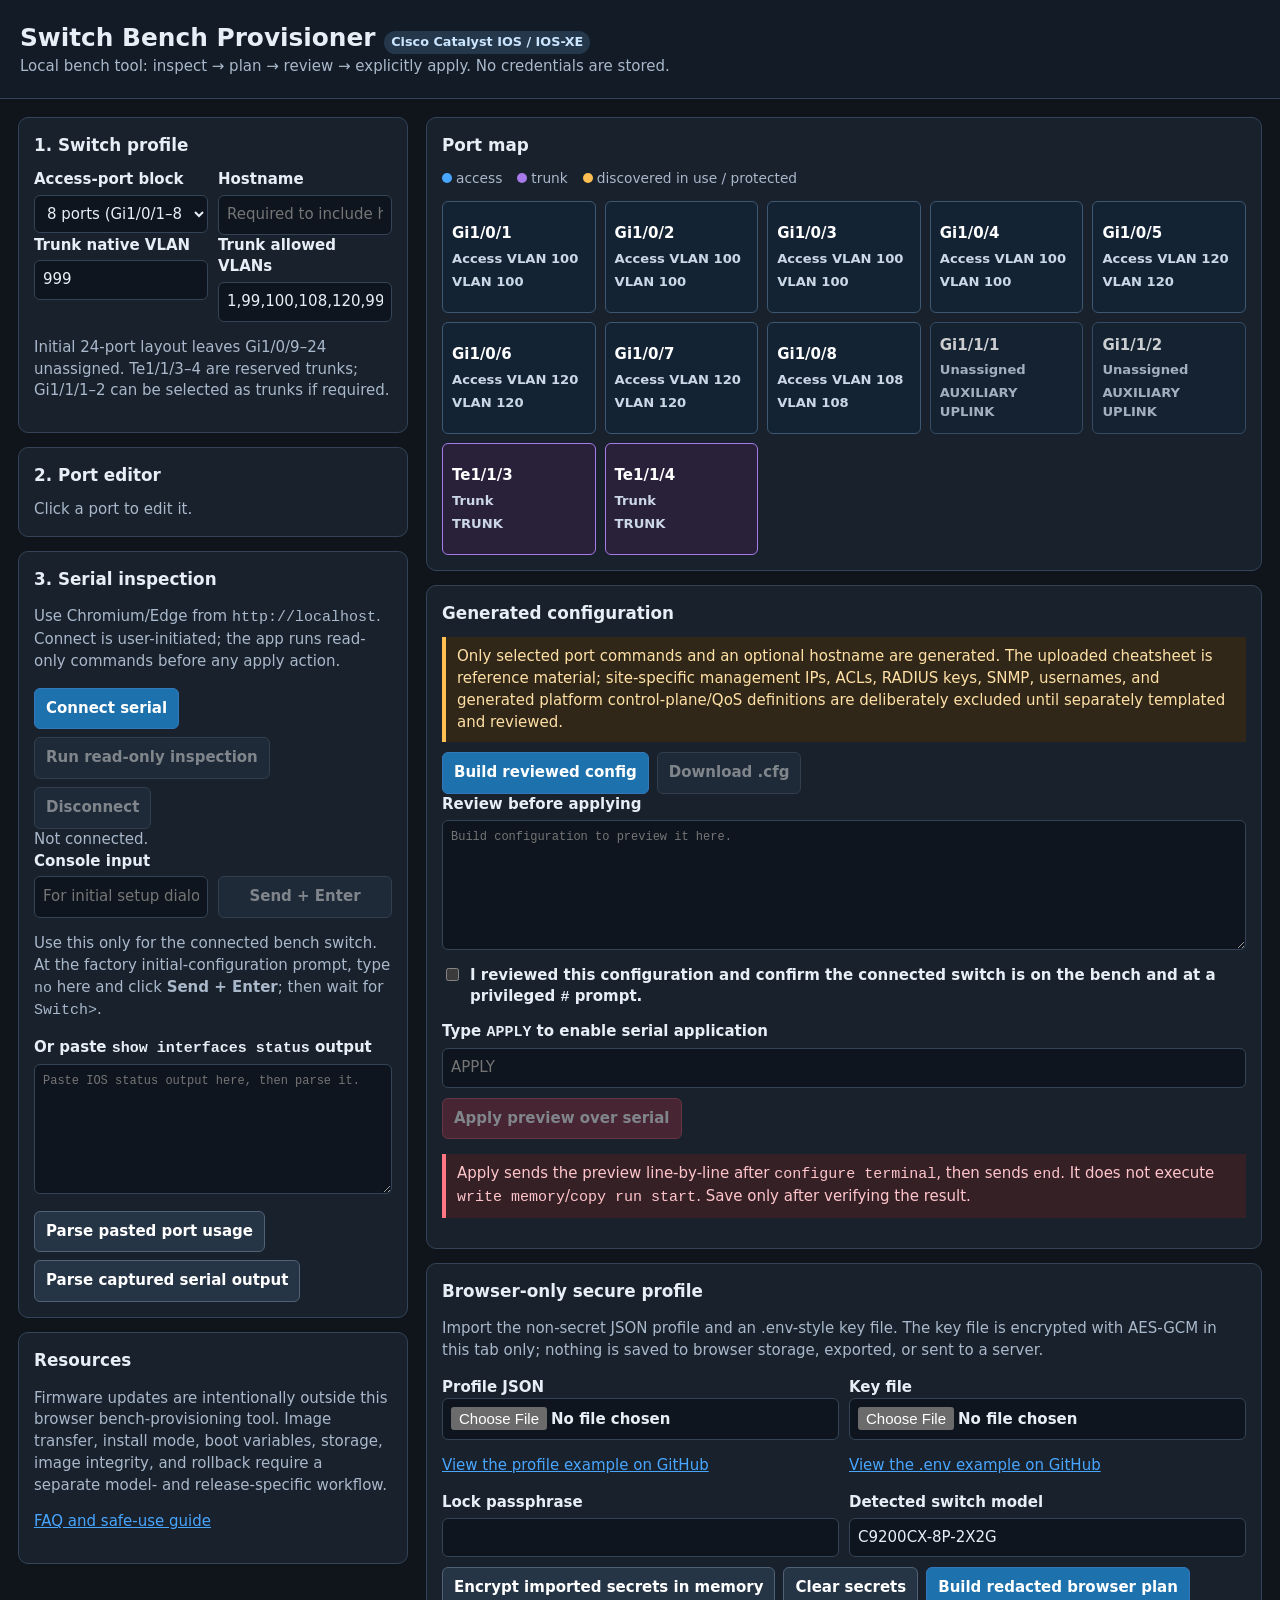
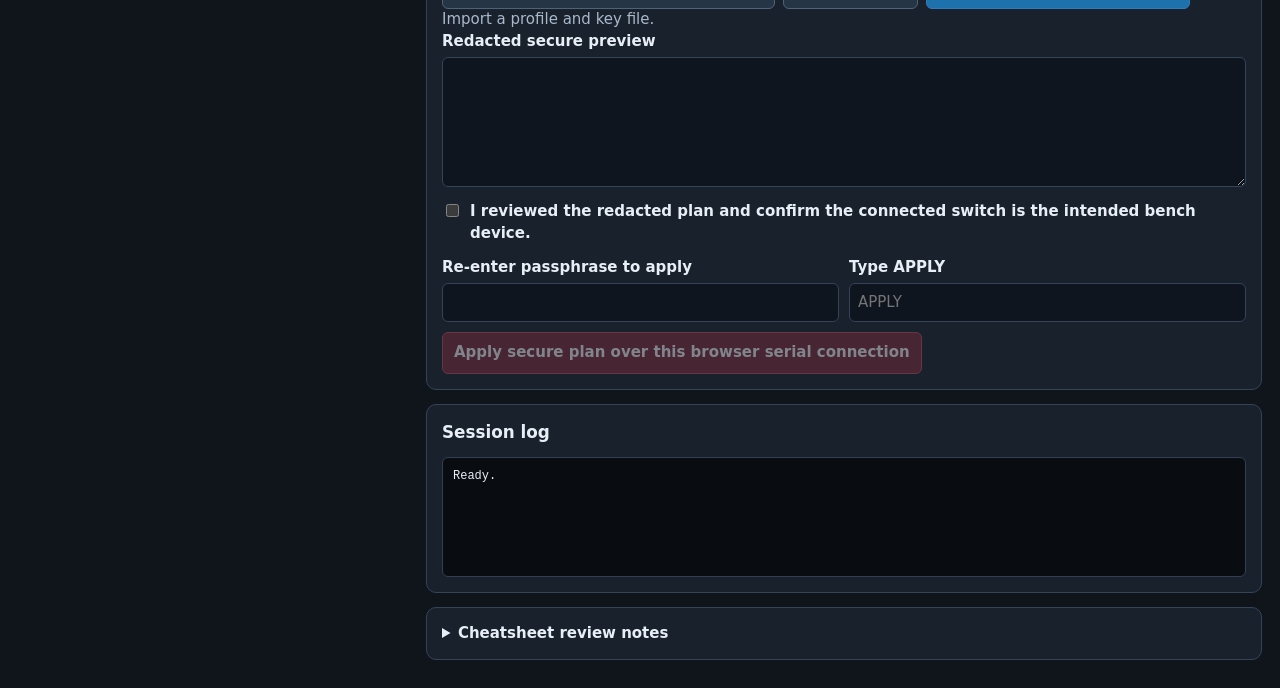
==== commit 4d9457d0: "Usability changes." ====
--- a/index.html
+++ b/index.html
@@ -4,11 +4,9 @@
 <meta charset="utf-8">
 <meta name="viewport" content="width=device-width,initial-scale=1">
 <meta http-equiv="Content-Security-Policy"
-  content="default-src 'none'; script-src 'unsafe-inline'; style-src 'unsafe-inline'; img-src 'self' data:; font-src 'self'; connect-src 'none'; object-src 'none'; base-uri 'none'; form-action 'none'">
+  content="default-src 'none'; script-src 'self'; style-src 'self'; img-src 'self' data:; font-src 'self'; connect-src 'none'; object-src 'none'; base-uri 'none'; form-action 'none'">
 <title>Switch Bench Provisioner</title>
-<style>
-:root{color-scheme:dark;--bg:#10151c;--panel:#18212c;--line:#344458;--text:#e8eef6;--muted:#a9b8ca;--blue:#48a6ff;--green:#55d39a;--amber:#ffbf52;--red:#ff7583}*{box-sizing:border-box}body{margin:0;background:var(--bg);color:var(--text);font:15px/1.45 system-ui,sans-serif}header{padding:20px max(20px,calc((100vw - 1450px)/2));border-bottom:1px solid var(--line);background:#121b26}h1{margin:0;font-size:1.55rem}h2{font-size:1.05rem;margin:0 0 12px}h3{font-size:.95rem;margin:14px 0 6px}.sub,.note{color:var(--muted)}main{max-width:1450px;margin:auto;padding:18px;display:grid;grid-template-columns:390px 1fr;gap:18px}.panel{background:var(--panel);border:1px solid var(--line);border-radius:10px;padding:15px;margin-bottom:14px}.wide{grid-column:1/-1}.grid{display:grid;grid-template-columns:repeat(2,minmax(0,1fr));gap:10px}.triple{display:grid;grid-template-columns:repeat(3,minmax(0,1fr));gap:10px}label{display:block;font-weight:650;margin:0 0 4px}input,select,textarea,button{font:inherit}input,select,textarea{width:100%;padding:8px;border-radius:6px;border:1px solid var(--line);background:#0e151e;color:var(--text)}textarea{min-height:130px;resize:vertical;font-family:ui-monospace,monospace;font-size:12px}button{padding:9px 11px;border:1px solid #3379b9;border-radius:6px;background:#1d71ad;color:white;cursor:pointer;font-weight:650}button.secondary{background:#263545;border-color:#506277}button.danger{background:#822b3a;border-color:#c84e61}button:disabled{opacity:.45;cursor:not-allowed}.actions{display:flex;flex-wrap:wrap;gap:8px;margin-top:10px}.warning{border-left:4px solid var(--amber);padding:9px 11px;background:#302719;color:#ffe0a5}.danger-note{border-left:4px solid var(--red);padding:9px 11px;background:#352026;color:#ffc5ca}.ok{color:var(--green)}.bad{color:var(--red)}.hidden{display:none!important}.ports{display:grid;grid-template-columns:repeat(auto-fill,minmax(128px,1fr));gap:9px}.port{min-height:112px;text-align:left;background:#142334;border-color:#3d5873;padding:9px}.port.active{outline:3px solid var(--blue)}.port .name{font-weight:800;display:block}.port .meta{font-size:.82rem;color:#cbd7e5;display:block;margin-top:4px}.port.used{border-color:var(--amber);background:#342b1e}.port.trunk{border-color:#a67ae9;background:#29213a}.port.unassigned{opacity:.78}.legend{display:flex;gap:15px;flex-wrap:wrap;font-size:.86rem;color:var(--muted);margin:0 0 12px}.dot{display:inline-block;width:10px;height:10px;border-radius:99px;margin-right:4px}.console{min-height:120px;white-space:pre-wrap;background:#090d12;border:1px solid #334052;border-radius:6px;padding:10px;font:12px/1.4 ui-monospace,monospace;overflow:auto;max-height:280px}.check{display:flex;gap:8px;align-items:start;margin:8px 0}.check input{width:auto;margin-top:3px}.pill{display:inline-block;padding:2px 7px;border-radius:99px;background:#24374b;color:#cbe5ff;font-size:.8rem}details summary{cursor:pointer;font-weight:700}@media(max-width:900px){main{grid-template-columns:1fr}.wide{grid-column:auto}}@media(max-width:540px){.grid,.triple{grid-template-columns:1fr}}
-</style>
+<link rel="stylesheet" href="styles.css">
 </head>
 <body>
 <header><h1>Switch Bench Provisioner <span class="pill">Cisco Catalyst IOS / IOS-XE</span></h1><div class="sub">Local bench tool: inspect → plan → review → explicitly apply. No credentials are stored.</div></header>
@@ -23,245 +21,15 @@
   <div id="editor" class="hidden"><div class="triple"><div><label for="mode">Mode</label><select id="mode"><option value="access">Access</option><option value="trunk">Trunk</option><option value="unused">Unassigned / no config</option></select></div><div><label for="vlan">Access VLAN</label><input id="vlan" inputmode="numeric"></div><div><label for="adminState">Administrative state</label><select id="adminState"><option value="no shutdown">Enabled (no shutdown)</option><option value="shutdown">Disabled (shutdown)</option></select></div></div><label for="description">Description</label><input id="description" maxlength="120" placeholder="e.g., workstation / uplink"><div class="check"><input id="rootGuard" type="checkbox"><label for="rootGuard">Enable Root Guard (downstream trunks only)</label></div><div class="check"><input id="includeUsed" type="checkbox"><label for="includeUsed">Include this port even though discovery marks it in use</label></div><div class="actions"><button id="savePort">Save port</button><button id="resetPort" class="secondary">Restore default</button></div></div>
  </div>
  <div class="panel"><h2>3. Serial inspection</h2><p class="note">Use Chromium/Edge from <code>http://localhost</code>. Connect is user-initiated; the app runs read-only commands before any apply action.</p><div class="actions"><button id="connect">Connect serial</button><button id="inspect" class="secondary" disabled>Run read-only inspection</button><button id="disconnect" class="secondary" disabled>Disconnect</button></div><div id="serialStatus" class="note">Not connected.</div><label for="consoleInput">Console input</label><div class="grid"><input id="consoleInput" autocomplete="off" spellcheck="false" placeholder="For initial setup dialog, enter: no"><button id="sendConsole" class="secondary" disabled>Send + Enter</button></div><p class="note">Use this only for the connected bench switch. At the factory initial-configuration prompt, type <code>no</code> here and click <strong>Send + Enter</strong>; then wait for <code>Switch&gt;</code>.</p><label for="statusPaste">Or paste <code>show interfaces status</code> output</label><textarea id="statusPaste" placeholder="Paste IOS status output here, then parse it."></textarea><div class="actions"><button id="parseStatus" class="secondary">Parse pasted port usage</button><button id="parseCapturedStatus" class="secondary">Parse captured serial output</button></div></div>
- <div class="panel"><h2>Resources</h2><p class="note">Firmware updates are intentionally outside this browser bench-provisioning tool. Image transfer, install mode, boot variables, storage, image integrity, and rollback require a separate model- and release-specific workflow.</p><ul><li><a href="faq.html">FAQ and safe-use guide</a></li><li><a href="https://github.com/Blacknight318/Switch_Bench_Provisioner_Browser_Only_Full/blob/main/.env.example" target="_blank" rel="noopener noreferrer">View .env.example on GitHub</a></li><li><a href="https://github.com/Blacknight318/Switch_Bench_Provisioner_Browser_Only_Full/blob/main/profile.distribution.example.json" target="_blank" rel="noopener noreferrer">View profile.distribution.example.json on GitHub</a></li></ul></div>
+ <div class="panel"><h2>Resources</h2><p class="note">Firmware updates are intentionally outside this browser bench-provisioning tool. Image transfer, install mode, boot variables, storage, image integrity, and rollback require a separate model- and release-specific workflow.</p><p><a href="faq.html">FAQ and safe-use guide</a></p></div>
 </section>
 <section>
- <div class="panel"><h2>Port map</h2><div class="legend"><span><i class="dot" style="background:#48a6ff"></i>access</span><span><i class="dot" style="background:#a67ae9"></i>trunk</span><span><i class="dot" style="background:#ffbf52"></i>discovered in use / protected</span></div><div id="ports" class="ports"></div></div>
+ <div class="panel"><h2>Port map</h2><div class="legend"><span><i class="dot dot-access"></i>access</span><span><i class="dot dot-trunk"></i>trunk</span><span><i class="dot dot-protected"></i>discovered in use / protected</span></div><div id="ports" class="ports"></div></div>
  <div class="panel"><h2>Generated configuration</h2><div class="warning">Only selected port commands and an optional hostname are generated. The uploaded cheatsheet is reference material; site-specific management IPs, ACLs, RADIUS keys, SNMP, usernames, and generated platform control-plane/QoS definitions are deliberately excluded until separately templated and reviewed.</div><div class="actions"><button id="build">Build reviewed config</button><button id="download" class="secondary" disabled>Download .cfg</button></div><label for="config">Review before applying</label><textarea id="config" spellcheck="false" placeholder="Build configuration to preview it here."></textarea><div class="check"><input id="ack" type="checkbox"><label for="ack">I reviewed this configuration and confirm the connected switch is on the bench and at a privileged <code>#</code> prompt.</label></div><label for="applyWord">Type <code>APPLY</code> to enable serial application</label><input id="applyWord" autocomplete="off" placeholder="APPLY"><div class="actions"><button id="apply" class="danger" disabled>Apply preview over serial</button></div><p class="danger-note">Apply sends the preview line-by-line after <code>configure terminal</code>, then sends <code>end</code>. It does not execute <code>write memory</code>/<code>copy run start</code>. Save only after verifying the result.</p></div>
- <div class="panel"><h2>Browser-only secure profile</h2><p class="note">Import the non-secret JSON profile and an .env-style key file. The key file is encrypted with AES-GCM in this tab only; nothing is saved to browser storage, exported, or sent to a server.</p><div class="grid"><div><label>Profile JSON <input id="profileFile" type="file" accept=".json"></label></div><div><label>Key file <input id="keyFile" type="file" accept=".env,.txt"></label></div></div><div class="grid"><div><label for="lockPass">Lock passphrase</label><input id="lockPass" type="password" autocomplete="new-password"></div><div><label for="secureModel">Detected switch model</label><input id="secureModel" value="C9200CX-8P-2X2G"></div></div><div class="actions"><button id="lockSecrets" class="secondary">Encrypt imported secrets in memory</button><button id="clearSecrets" class="secondary">Clear secrets</button><button id="renderSecure">Build redacted browser plan</button></div><div id="profileStatus" class="note">Import a profile and key file.</div><label for="securePreview">Redacted secure preview</label><textarea id="securePreview" spellcheck="false"></textarea><div class="check"><input id="secureAck" type="checkbox"><label for="secureAck">I reviewed the redacted plan and confirm the connected switch is the intended bench device.</label></div><div class="grid"><div><label for="unlockPass">Re-enter passphrase to apply</label><input id="unlockPass" type="password" autocomplete="current-password"></div><div><label for="secureApplyWord">Type APPLY</label><input id="secureApplyWord" autocomplete="off" placeholder="APPLY"></div></div><div class="actions"><button id="secureApply" class="danger" disabled>Apply secure plan over this browser serial connection</button></div></div>
+ <div class="panel"><h2>Browser-only secure profile</h2><p class="note">Import the non-secret JSON profile and an .env-style key file. The key file is encrypted with AES-GCM in this tab only; nothing is saved to browser storage, exported, or sent to a server.</p><div class="grid"><div><label>Profile JSON <input id="profileFile" type="file" accept=".json"></label><p class="note"><a href="https://github.com/Blacknight318/Switch_Bench_Provisioner_Browser_Only_Full/blob/main/profile.distribution.example.json" target="_blank" rel="noopener noreferrer">View the profile example on GitHub</a></p></div><div><label>Key file <input id="keyFile" type="file" accept=".env,.txt"></label><p class="note"><a href="https://github.com/Blacknight318/Switch_Bench_Provisioner_Browser_Only_Full/blob/main/.env.example" target="_blank" rel="noopener noreferrer">View the .env example on GitHub</a></p></div></div><div class="grid"><div><label for="lockPass">Lock passphrase</label><input id="lockPass" type="password" autocomplete="new-password"></div><div><label for="secureModel">Detected switch model</label><input id="secureModel" value="C9200CX-8P-2X2G"></div></div><div class="actions"><button id="lockSecrets" class="secondary">Encrypt imported secrets in memory</button><button id="clearSecrets" class="secondary">Clear secrets</button><button id="renderSecure">Build redacted browser plan</button></div><div id="profileStatus" class="note">Import a profile and key file.</div><label for="securePreview">Redacted secure preview</label><textarea id="securePreview" spellcheck="false"></textarea><div class="check"><input id="secureAck" type="checkbox"><label for="secureAck">I reviewed the redacted plan and confirm the connected switch is the intended bench device.</label></div><div class="grid"><div><label for="unlockPass">Re-enter passphrase to apply</label><input id="unlockPass" type="password" autocomplete="current-password"></div><div><label for="secureApplyWord">Type APPLY</label><input id="secureApplyWord" autocomplete="off" placeholder="APPLY"></div></div><div class="actions"><button id="secureApply" class="danger" disabled>Apply secure plan over this browser serial connection</button></div></div>
  <div class="panel"><h2>Session log</h2><div id="log" class="console" aria-live="polite">Ready.</div></div>
  <div class="panel"><details><summary>Cheatsheet review notes</summary><ul><li>The tool uses the port-mode patterns from the cheatsheet: access ports with <code>switchport nonegotiate</code>, BPDU Guard, and unicast blocking; trunks with native/allowed VLAN configuration and <code>switchport nonegotiate</code>.</li><li>The supplied reference has a concatenated line near its housekeeping section: <code>memory free low-watermark processor 20852logging host ...</code>. It is not applied.</li><li>Imported profiles can include management, ACL, AAA/RADIUS, SNMPv3, syslog, archive logging, and QoS definitions. Review every site-specific value and the redacted secure plan before applying.</li><li>SNMPv3 credentials are required in the imported key file when SNMP is enabled; the preview renders variable names only.</li></ul></details></div>
 </section>
 </main>
-<script>
-'use strict';
-const $=id=>document.getElementById(id);
-const log=(m,kind='')=>{
-  const message=String(m);
-  const el=$('log');
-  el.textContent+=`\n[${new Date().toLocaleTimeString()}] ${message}`;
-  el.scrollTop=el.scrollHeight;
-  if(kind){
-    const status=$('serialStatus');
-    const badge=document.createElement('span');
-    badge.className=kind;
-    badge.textContent=message;
-    status.replaceChildren(badge);
-  }
-};
-let ports=[], selected=null, serialPort=null, writer=null, reader=null, readLoop=false, serialText='', serialClosing=false, suppressConsoleOutput=false;
-const defaults=(count)=>{
-  const a=[];
-  for(let n=1;n<=count;n++){
-    let vlan='',desc='OPEN';
-    if(n<=4){vlan='100';desc='VLAN 100';}
-    else if(n<=7){vlan='120';desc='VLAN 120';}
-    else if(n===8){vlan='108';desc='VLAN 108';}
-    a.push({name:`Gi1/0/${n}`,mode:vlan?'access':'unused',vlan,description:desc,admin:vlan?'no shutdown':'shutdown',used:false,includeUsed:false,rootGuard:false,default:true});
-  }
-  a.push({name:'Gi1/1/1',mode:'unused',vlan:'',description:'AUXILIARY UPLINK',admin:'shutdown',used:false,includeUsed:false,rootGuard:false,default:true});
-  a.push({name:'Gi1/1/2',mode:'unused',vlan:'',description:'AUXILIARY UPLINK',admin:'shutdown',used:false,includeUsed:false,rootGuard:false,default:true});
-  for(const n of [3,4])a.push({name:`Te1/1/${n}`,mode:'trunk',vlan:'',description:'TRUNK',admin:'no shutdown',used:false,includeUsed:false,rootGuard:false,default:true});
-  return a;
-};
-function appendPortText(parent,className,text){
-  const span=document.createElement('span');
-  span.className=className;
-  span.textContent=text;
-  parent.append(span);
-}
-function render(){
-  const box=$('ports');
-  box.replaceChildren();
-  ports.forEach((p,i)=>{
-    const b=document.createElement('button');
-    b.className='port';
-    b.classList.toggle('trunk',p.mode==='trunk');
-    b.classList.toggle('unassigned',p.mode==='unused');
-    b.classList.toggle('used',p.used);
-    b.classList.toggle('active',selected===i);
-    appendPortText(b,'name',p.name);
-    appendPortText(b,'meta',p.mode==='access'?`Access VLAN ${p.vlan||'—'}`:p.mode==='trunk'?'Trunk':'Unassigned');
-    appendPortText(b,'meta',p.description||'');
-    if(p.used)appendPortText(b,'meta bad','IN USE / protected');
-    b.onclick=()=>select(i);
-    box.append(b);
-  });
-  updateApply();
-}
-function select(i){
-  selected=i;
-  const p=ports[i];
-  $('editor').classList.remove('hidden');
-  $('selectedInfo').textContent=`Editing ${p.name}${p.used?' — discovered in use; excluded unless explicitly included.':''}`;
-  $('mode').value=p.mode;
-  $('vlan').value=p.vlan;
-  $('adminState').value=p.admin||'no shutdown';
-  $('description').value=p.description;
-  $('includeUsed').checked=p.includeUsed;
-  $('rootGuard').checked=!!p.rootGuard;
-  render();
-}
-function validVlan(v){return /^([1-9]|[1-9]\d{1,3}|[1-3]\d{3}|40[0-8]\d|409[0-4])$/.test(v)&&+v<=4094}
-$('savePort').onclick=()=>{if(selected===null)return;const p=ports[selected], mode=$('mode').value, vlan=$('vlan').value.trim(), admin=$('adminState').value, desc=$('description').value.trim();if(mode==='access'&&!validVlan(vlan)){alert('Enter an access VLAN from 1 through 4094.');return}p.mode=mode;p.vlan=mode==='access'?vlan:'';p.admin=(admin==='shutdown'?'shutdown':'no shutdown');p.description=desc;p.includeUsed=$('includeUsed').checked;p.rootGuard=$('rootGuard').checked;p.default=false;render()};
-$('resetPort').onclick=()=>{if(selected===null)return;const fresh=defaults(+$('portCount').value).find(p=>p.name===ports[selected].name);fresh.used=ports[selected].used;ports[selected]=fresh;select(selected)};
-$('portCount').onchange=()=>{ports=defaults(+$('portCount').value);selected=null;$('editor').classList.add('hidden');$('selectedInfo').textContent='Click a port to edit it.';render();log('Port profile reset to '+$('portCount').value+' access ports.','')};
-function regexEscape(value){
-  return String(value).replace(/[.*+?^${}()|[\]\\]/g,'\\$&');
-}
-function parseUsage(text,source='pasted output'){
-  if(!text.trim()){
-    log(`Port-use parser skipped: no ${source} is available. Run read-only inspection, wait for output, then use Parse captured serial output or paste show interfaces status output.`,'bad');
-    return;
-  }
-  let hits=0;
-  for(const p of ports){
-    const long=p.name.replace(/^Gi/,'GigabitEthernet').replace(/^Te/,'TenGigabitEthernet');
-    const re=new RegExp(`(?:^|\\n)\\s*(?:${regexEscape(p.name)}|${regexEscape(long)})\\s+(.+)$`,'mi');
-    const m=text.match(re);
-    if(m){
-      const state=m[1].toLowerCase();
-      const inUse=/\bconnected\b/.test(state)&&!(/notconnect|disabled|err-disabled/.test(state));
-      p.used=inUse;
-      if(inUse)hits++;
-    }
-  }
-  render();
-  log(`Parsed ${source}: ${hits} currently connected port(s) marked protected.`);
-}
-$('parseStatus').onclick=()=>parseUsage($('statusPaste').value,'pasted status output');
-$('parseCapturedStatus').onclick=()=>parseUsage(serialText,'captured serial output');
-function cleanDesc(s){return s.replace(/[\r\n]/g,' ').replace(/[^\w .,:()\/-]/g,'').slice(0,120)}
-function buildConfig(){const lines=[];const host=$('hostname').value.trim();if(host){if(!/^[A-Za-z0-9][A-Za-z0-9-]{0,62}$/.test(host))throw Error('Hostname may contain letters, digits, and hyphens only.');lines.push(`hostname ${host}`,'!')}const native=$('nativeVlan').value.trim(), allowed=$('allowedVlans').value.trim();if(!validVlan(native))throw Error('Trunk native VLAN must be 1 through 4094.');if(!/^\d+(,\d+)*$/.test(allowed)||allowed.split(',').some(v=>!validVlan(v)))throw Error('Allowed VLANs must be a comma-separated list of VLAN IDs.');let changed=0;for(const p of ports){if(p.mode==='unused'||(p.used&&!p.includeUsed))continue;lines.push(`interface ${p.name}`);if(p.description)lines.push(` description ${cleanDesc(p.description)}`);if(p.mode==='access'){lines.push(` switchport access vlan ${p.vlan}`,' switchport mode access',' switchport nonegotiate',' spanning-tree bpduguard enable',' switchport block unicast')}else{lines.push(` switchport trunk native vlan ${native}`,` switchport trunk allowed vlan ${allowed}`,' switchport mode trunk',' switchport nonegotiate');if(p.rootGuard)lines.push(' spanning-tree guard root')}lines.push(` ${p.admin==='shutdown'?'shutdown':'no shutdown'}`);lines.push('!');changed++}if(!changed&&!host)throw Error('Nothing is selected for configuration.');return lines.join('\n')+'\n'}
-$('build').onclick=()=>{try{$('config').value=buildConfig();$('download').disabled=false;log('Configuration built. Review it before any serial application.')}catch(e){alert(e.message);log('Build blocked: '+e.message,'bad')}};
-$('download').onclick=()=>{const body=$('config').value;if(!body)return;const a=document.createElement('a');a.href=URL.createObjectURL(new Blob([body],{type:'text/plain'}));a.download=($('hostname').value.trim()||'switch')+'-bench-config.cfg';a.click();URL.revokeObjectURL(a.href)};
-function updateApply(){const ready=!!serialPort&&$('ack').checked&&$('applyWord').value==='APPLY'&&!!$('config').value;$('apply').disabled=!ready}$('ack').onchange=updateApply;$('applyWord').oninput=updateApply;$('config').oninput=updateApply;
-async function readSerial(){const decoder=new TextDecoder();try{while(readLoop&&serialPort?.readable){reader=serialPort.readable.getReader();try{while(readLoop){const {value,done}=await reader.read();if(done)break;if(value){const t=decoder.decode(value);serialText+=t;if(!suppressConsoleOutput){$('log').textContent+=t;$('log').scrollTop=$('log').scrollHeight;}}}}finally{reader.releaseLock();reader=null}}}catch(e){log('Serial read error: '+e.message,'bad')}}
-async function send(line){if(!writer)throw Error('Serial writer is unavailable.');await writer.write(new TextEncoder().encode(line+'\r'));await new Promise(r=>setTimeout(r,160));}
-async function sendChecked(line, timeoutMs=5000, sensitive=false){const start=serialText.length;await send(line);const deadline=Date.now()+timeoutMs;while(Date.now()<deadline){const reply=serialText.slice(start);if(/% (?:Invalid input|Incomplete command|Ambiguous command|Error)/i.test(reply))throw Error(sensitive?'IOS rejected a protected command; inspect the switch locally.':'IOS rejected "'+line+'": '+reply.replace(/\s+/g,' ').slice(-260));if(/(?:^|[\r\n])[^\r\n]*[>#]\s*(?=[\r\n]|$)/.test(reply))return reply;await new Promise(r=>setTimeout(r,35));}throw Error(sensitive?'Timed out waiting for IOS after a protected command; inspect the switch locally.':`Timed out waiting for the IOS prompt after "${line}". Apply stopped; inspect the console before continuing.`);}
-async function sendBannerChecked(item){await send(item.actual);for(const line of item.body.split('\n'))await send(line);return sendChecked(item.delimiter,20000,false);}
-function lastPrompt(reply){const a=[...reply.matchAll(/(?:^|[\r\n])([^\r\n]*[>#])\s*(?=[\r\n]|$)/g)];return a.length?a[a.length-1][1]:''}
-async function ensureConfigMode(){const prompt=lastPrompt(await sendChecked('',3000));if(!prompt)throw Error('Could not determine the IOS prompt.');if(/\(config[^)]*\)#\s*$/.test(prompt)){await sendChecked('end');}else if(!/#\s*$/.test(prompt)){throw Error('A privileged # prompt is required; enter enable manually, then retry.')}await sendChecked('configure terminal');}
-$('connect').onclick=async()=>{try{if(!('serial' in navigator))throw Error('Web Serial is unavailable. Use Chromium/Edge via http://localhost.');serialPort=await navigator.serial.requestPort();await serialPort.open({baudRate:9600,dataBits:8,stopBits:1,parity:'none',flowControl:'none'});writer=serialPort.writable.getWriter();readLoop=true;readSerial();$('connect').disabled=true;$('inspect').disabled=false;$('disconnect').disabled=false;$('sendConsole').disabled=false;log('Serial connected at 9600 8N1. Use Console input for the initial dialog, then confirm the switch prompt is privileged (#).','ok');updateApply()}catch(e){if(e?.name==='NotFoundError')log('Serial-port selection was cancelled; no connection was opened.');else log('Serial connection failed: '+e.message,'bad')}};
-$('sendConsole').onclick=async()=>{const value=$('consoleInput').value;try{if(value.includes('\n')||value.includes('\r'))throw Error('Console input accepts one line at a time.');await send(value);log('Console input sent: '+(value ? '[text]' : '[Enter]'));$('consoleInput').value='';$('consoleInput').focus()}catch(e){log('Console input failed: '+e.message,'bad')}};
-$('consoleInput').onkeydown=e=>{if(e.key==='Enter'){e.preventDefault();$('sendConsole').click()}};
-$('inspect').onclick=async()=>{try{serialText='';await send('terminal length 0');await send('show version');await send('show interfaces status');await send('show interfaces trunk');log('Read-only inspection commands sent. Paste/copy the status output into the parser if automatic capture is not sufficient.');}catch(e){log('Inspection failed: '+e.message,'bad')}};
-async function waitForReaderRelease(timeoutMs=3000){const deadline=Date.now()+timeoutMs;while(reader&&Date.now()<deadline)await new Promise(r=>setTimeout(r,40));return !reader}
-async function waitForPortRelease(port,timeoutMs=5000){const deadline=Date.now()+timeoutMs;while(Date.now()<deadline){if(!port.readable&&!port.writable)return true;await new Promise(r=>setTimeout(r,50));}return !port.readable&&!port.writable}
-$('disconnect').onclick=async()=>{
-  if(!serialPort||serialClosing)return;
-  serialClosing=true;
-  $('disconnect').disabled=true;
-  readLoop=false;
-  const port=serialPort;
-  try {
-    if(reader) await reader.cancel();
-    if(!await waitForReaderRelease()) throw Error('serial reader did not release');
-    if(writer){ writer.releaseLock(); writer=null; }
-    try {
-      await port.close();
-    } catch(e) {
-      if(!String(e.message||e).includes('already in progress')) throw e;
-      if(!await waitForPortRelease(port)) throw Error('serial port is still closing; close the browser tab or wait before secure apply');
-    }
-    if(!await waitForPortRelease(port,1200)) throw Error('serial port did not release');
-    serialPort=null;
-    clearSecretState('Secrets cleared after serial disconnect.');
-    $('connect').disabled=false;
-    $('inspect').disabled=true;
-    $('sendConsole').disabled=true;
-    log('Serial disconnected and COM port released.','ok');
-  } catch(e) {
-    log('Disconnect did not release the COM port: '+e.message+'. Do not use secure apply; close the browser tab or Edge to force release.','bad');
-  } finally {
-    serialClosing=false;
-    if(serialPort) $('disconnect').disabled=false;
-    updateApply();
-  }
-};
-$('apply').onclick=async()=>{if(!confirm('Apply the reviewed preview to the connected BENCH switch? This cannot be undone automatically.'))return;try{const lines=$('config').value.replace(/\r/g,'').split('\n').filter(Boolean).filter(line=>line!=='!');log(`Applying ${lines.length} command(s) with IOS prompt/error checks; no startup-config save will be performed.`);await ensureConfigMode();for(const line of lines)await sendChecked(line);await sendChecked('end');log(`Apply verified: ${lines.length} command(s) received an IOS prompt with no detected syntax error. Review the console, then save manually only if correct.`,'ok')}catch(e){log('Apply stopped: '+e.message,'bad')}};
-let profile=null,secretBox=null,securePlan=null;
-function envParse(t){const o={};for(const raw of t.split(/\r?\n/)){const l=raw.trim();if(!l||l.startsWith('#'))continue;const i=l.indexOf('=');if(i<1)throw Error('Invalid key-file line');o[l.slice(0,i).trim()]=l.slice(i+1).trim()}return o}
-function ipv4List(value,name){if(!value)throw Error('Missing '+name);const items=value.split(',').map(x=>x.trim()).filter(Boolean);if(!items.length||items.length>100)throw Error(name+' must contain 1 through 100 comma-separated IPv4 addresses');const seen=new Set();for(const ip of items){const p=ip.split('.');if(p.length!==4||p.some(x=>!/^\d+$/.test(x)||Number(x)>255))throw Error('Invalid IPv4 address in '+name);if(seen.has(ip))throw Error('Duplicate IPv4 address in '+name);seen.add(ip)}return items}
-async function derive(pass,salt){const k=await crypto.subtle.importKey('raw',new TextEncoder().encode(pass),'PBKDF2',false,['deriveKey']);return crypto.subtle.deriveKey({name:'PBKDF2',salt,iterations:600000,hash:'SHA-256'},k,{name:'AES-GCM',length:256},false,['encrypt','decrypt'])}
-function wipe(a){if(a?.fill)a.fill(0)}
-async function unlockSecrets(){if(!secretBox||!$('unlockPass').value)throw Error('Re-enter the secret-container passphrase');const k=await derive($('unlockPass').value,secretBox.salt);let b;try{b=new Uint8Array(await crypto.subtle.decrypt({name:'AES-GCM',iv:secretBox.iv},k,secretBox.cipher))}catch{throw Error('Unable to unlock secrets. Re-enter the passphrase used when encrypting the imported key file.')}try{return envParse(new TextDecoder().decode(b))}finally{wipe(b)}}
-function profileLines(secrets,redact){
-  if(!profile||typeof profile!=='object')throw Error('Import a valid JSON profile');
-  const expand=(value)=>String(value).replace(/\$\{([A-Z][A-Z0-9_]*)\}/g,(_,name)=>{if(redact)return '${'+name+'}';const v=secrets?.[name];if(!v)throw Error('Missing '+name);if(/[\r\n]/.test(v))throw Error('Invalid newline in '+name);return v});
-  const model=$('secureModel').value.trim();
-  const allowed=(profile.supported_models||[]).map(expand);
-  if(allowed.length&&!allowed.includes(model))throw Error('Model is not allowed by imported profile');
-  const a=[],add=(actual,redacted=actual)=>a.push({actual:expand(actual),redacted:expand(redacted),mode:'command'});
-  for(const x of profile.base_commands||[])add(x);
-  if(profile.diagnostics?.bootup_level)add('diagnostic bootup level '+profile.diagnostics.bootup_level);
-  const archive=profile.archive_logging;
-  if(archive?.enabled){add('archive');add(' log config');add('  logging enable');add('  logging size '+(archive.size||1000));if(archive.hidekeys)add('  hidekeys');if(archive.notify_syslog)add('  notify syslog contenttype plaintext');add(' exit');add('exit')}
-  for(const v of profile.vlans||[]){const id=v.id||v;add('vlan '+id);if(v.name)add(' name '+v.name);add('exit')}
-  const m=profile.management;
-  if(m?.enabled!==false&&m){add('interface Vlan'+m.vlan);add(' ip address '+m.ip+' '+m.mask);add(' no shutdown');add('exit');add('ip default-gateway '+m.gateway)}
-  for(const acl of profile.acls||[]){
-    add('ip access-list '+(acl.type||'extended')+' '+acl.name);
-    for(const e of acl.entries||[])add(' '+e);
-    for(const spec of acl.source_host_lists||[]){
-      if(!/^[A-Z][A-Z0-9_]*$/.test(spec.env||'')||!['tcp','udp'].includes(spec.protocol)||!Number.isInteger(spec.port)||spec.port<1||spec.port>65535)throw Error('Invalid ACL source-host-list definition');
-      const count=redact?(secretBox?.listCounts?.[spec.env]||0):0;
-      const sources=redact?Array.from({length:count},(_,i)=>'${'+spec.env+'['+(i+1)+']}'):ipv4List(secrets?.[spec.env],spec.env);
-      if(!sources.length)throw Error('Encrypt a key file containing '+spec.env+' before rendering this ACL');
-      const start=Number.isInteger(spec.sequence_start)?spec.sequence_start:10,step=Number.isInteger(spec.sequence_step)?spec.sequence_step:10;
-      for(let i=0;i<sources.length;i++){
-        const seq=start+(i*step),destination=expand(spec.destination);
-        const actual=' '+seq+' permit '+spec.protocol+' host '+sources[i]+' host '+destination+' eq '+spec.port;
-        const redacted=' '+seq+' permit '+spec.protocol+' host ${'+spec.env+'['+(i+1)+']} host '+expand(spec.destination)+' eq '+spec.port;
-        add(actual,redacted);
-      }
-    }
-    add('exit');
-  }
-  for(const x of profile.logging?.commands||[])add(x);
-  for(const x of profile.ntp_servers||[])add('ntp server '+x);
-  if(profile.ntp_access?.peer_acl)add('ntp access-group peer '+profile.ntp_access.peer_acl);
-  if(profile.banners?.login){const b=String(profile.banners.login).replace(/\r/g,'');if(b.includes('^'))throw Error('Login banner cannot contain the ^ delimiter');a.push({actual:'banner login ^',redacted:'banner login ^\n'+b+'\n^',mode:'banner',body:b,delimiter:'^'})}
-  const snmp=profile.snmp;
-  if(snmp?.enabled){const u=snmp.username_env,ap=snmp.auth_password_env,pp=snmp.priv_password_env;if(!u||!ap||!pp)throw Error('SNMPv3 environment-variable names are required');const user=secrets?.[u]||'',auth=secrets?.[ap]||'',priv=secrets?.[pp]||'';if(!redact&&(!user||!auth||!priv))throw Error('Missing SNMPv3 credentials');add('snmp-server group '+snmp.group+' v3 priv access '+snmp.access_list);add('snmp-server group '+snmp.readonly_group+' v3 priv read '+snmp.view+' access '+snmp.access_list);add('snmp-server view '+snmp.view+' iso included');add('snmp-server location '+snmp.location);add('snmp-server user '+(redact?'${'+u+'}':user)+' '+snmp.group+' v3 auth '+snmp.auth_protocol+' '+(redact?'${'+ap+'}':auth)+' priv '+snmp.priv_protocol+' '+(redact?'${'+pp+'}':priv),'snmp-server user ${'+u+'} '+snmp.group+' v3 auth '+snmp.auth_protocol+' ${'+ap+'} priv '+snmp.priv_protocol+' ${'+pp+'}');for(const x of snmp.trap_commands||[])add(x);add('snmp-server host '+snmp.host+' version 3 priv '+(redact?'${'+u+'}':user),'snmp-server host '+snmp.host+' version 3 priv ${'+u+'}')}
-  const qos=profile.qos;
-  if(qos?.enabled){
-    for(const cm of qos.class_maps||[]){if(!/^[A-Za-z0-9_-]+$/.test(cm.name)||!['match-all','match-any'].includes(cm.mode))throw Error('Invalid QoS class-map definition');add('class-map '+cm.mode+' '+cm.name);for(const x of cm.commands||[])add(' '+x);add('exit')}
-    for(const pm of qos.policy_maps||[]){if(!/^[A-Za-z0-9_-]+$/.test(pm.name))throw Error('Invalid QoS policy-map definition');add('policy-map '+pm.name);for(const c of pm.classes||[]){if(!/^[A-Za-z0-9_-]+$/.test(c.name))throw Error('Invalid QoS policy class');add(' class '+c.name);for(const x of c.commands||[])add('  '+x);add(' exit')}add('exit')}
-    for(const at of qos.attachments||[]){if(!/^[A-Za-z0-9/]+$/.test(at.interface)||!['input','output'].includes(at.direction)||!/^[A-Za-z0-9_-]+$/.test(at.policy))throw Error('Invalid QoS attachment');add('interface '+at.interface);add(' service-policy '+at.direction+' '+at.policy);add('exit')}
-  }
-  const aaa=profile.aaa;
-  if(aaa?.enabled){
-    add('aaa new-model');
-    const policy=profile.password_policy;
-    if(policy?.enabled){add('aaa common-criteria policy '+policy.name);add(' min-length '+policy.min_length);add(' max-length '+policy.max_length);add(' numeric-count '+policy.numeric_count);add(' upper-case '+policy.upper_case);add(' lower-case '+policy.lower_case);add(' special-case '+policy.special_case);add(' char-changes '+policy.char_changes);add('exit')}
-    if(aaa.radius_source_interface)add('ip radius source-interface '+aaa.radius_source_interface);
-    for(const srv of aaa.radius_servers||[]){const value=secrets?.[srv.secret_env]||'';if(!value&&!redact)throw Error('Missing '+srv.secret_env);add('radius server '+srv.name);add(' address ipv4 '+srv.address+' auth-port '+(srv.auth_port||1812)+' acct-port '+(srv.acct_port||1813));add(' timeout '+(srv.timeout||60));add(' key '+(redact?'${'+srv.secret_env+'}':value),' key ${'+srv.secret_env+'}');add('exit')}
-    add('aaa group server radius '+(aaa.group_name||'RAD_SERVERS'));for(const srv of aaa.radius_servers||[])add(' server name '+srv.name);add('exit');
-    const u=aaa.local_username_env||'LOCAL_ADMIN_USERNAME',pw=aaa.local_secret_env||'LOCAL_ADMIN_SECRET',en=aaa.enable_secret_env||'ENABLE_SECRET';
-    if(!redact&&(!secrets[u]||!secrets[pw]||!secrets[en]))throw Error('Missing local credential value');
-    add('enable algorithm-type scrypt secret '+(redact?'${'+en+'}':secrets[en]),'enable algorithm-type scrypt secret ${'+en+'}');
-    add('username '+(redact?'${'+u+'}':secrets[u])+' privilege 15 '+(policy?.enabled?'common-criteria-policy '+policy.name+' ':'')+'secret '+(redact?'${'+pw+'}':secrets[pw]),'username ${'+u+'} privilege 15 '+(policy?.enabled?'common-criteria-policy '+policy.name+' ':'')+'secret ${'+pw+'}');if(policy?.enabled&&policy.remove_legacy_enable_password)add('no enable password');
-    let lineContext=false;
-    for(const x of aaa.commands||[]){if(/^line\s+/i.test(x)&&lineContext)add('exit');add(x);lineContext=/^line\s+/i.test(x)||lineContext}
-    if(lineContext)add('exit');
-  }
-  const l2=profile.l2_access_policy;
-  for(const p of ports){if(p.mode==='unused'||(p.used&&!p.includeUsed))continue;add('interface '+p.name);if(p.description)add(' description '+cleanDesc(p.description));if(p.mode==='access'){add(' switchport access vlan '+p.vlan);add(' switchport mode access');add(' switchport nonegotiate');add(' spanning-tree bpduguard enable');add(' switchport block unicast');const ps=l2?.port_security;if(ps?.enabled){add(' switchport port-security');add(' switchport port-security maximum '+(ps.maximum||2));add(' switchport port-security violation '+(ps.violation||'restrict'));if(ps.sticky)add(' switchport port-security mac-address sticky')}const sc=l2?.storm_control;if(sc?.enabled){add(' storm-control broadcast level '+sc.broadcast_level);add(' storm-control multicast level '+sc.multicast_level);if(sc.action)add(' storm-control action '+sc.action)}}else{add(' switchport trunk native vlan '+$('nativeVlan').value);add(' switchport trunk allowed vlan '+$('allowedVlans').value);add(' switchport mode trunk');add(' switchport nonegotiate');if(p.rootGuard)add(' spanning-tree guard root')}add(' '+(p.admin==='shutdown'?'shutdown':'no shutdown'));add('exit')}
-  return a;
-}
-function updateSecureApply(){const ok=!!serialPort&&!!secretBox&&!!securePlan&&$('secureAck').checked&&$('secureApplyWord').value==='APPLY'&&!!$('unlockPass').value;$('secureApply').disabled=!ok}
-$('profileFile').onchange=async()=>{clearSecretState('Profile replaced; secrets cleared.');try{profile=JSON.parse(await $('profileFile').files[0].text());$('profileStatus').textContent='Profile imported locally.'}catch(e){$('profileStatus').textContent=e.message}};
-$('keyFile').onchange=()=>clearSecretState('Key file replaced; import it again to encrypt secrets.');
-$('lockSecrets').onclick=async()=>{try{if(!$('keyFile').files[0]||!$('lockPass').value)throw Error('Choose key file and lock passphrase');const raw=await $('keyFile').files[0].text(),values=envParse(raw),listCounts={};for(const acl of profile?.acls||[])for(const spec of acl.source_host_lists||[])listCounts[spec.env]=ipv4List(values[spec.env],spec.env).length;const salt=crypto.getRandomValues(new Uint8Array(16)),iv=crypto.getRandomValues(new Uint8Array(12)),b=new TextEncoder().encode(raw),k=await derive($('lockPass').value,salt),cipher=await crypto.subtle.encrypt({name:'AES-GCM',iv},k,b);wipe(b);for(const name of Object.keys(values))values[name]='';secretBox={salt,iv,cipher,listCounts};$('lockPass').value='';$('profileStatus').textContent='Secrets encrypted in active tab memory only.';updateSecureApply()}catch(e){log('Secret lock failed: '+e.message,'bad')}};
-function clearSecretState(note='Secrets cleared.'){secretBox=null;securePlan=null;$('securePreview').value='';$('unlockPass').value='';$('profileStatus').textContent=note;updateSecureApply()}
-$('clearSecrets').onclick=()=>clearSecretState();
-window.addEventListener('beforeunload',()=>{secretBox=null;securePlan=null});
-let secretIdleTimer=null;function touchSecrets(){if(secretIdleTimer)clearTimeout(secretIdleTimer);if(secretBox)secretIdleTimer=setTimeout(()=>clearSecretState('Secrets cleared after 10 minutes of inactivity.'),600000)}
-['click','keydown','pointerdown'].forEach(e=>document.addEventListener(e,touchSecrets));
-$('renderSecure').onclick=()=>{try{securePlan=profileLines(null,true);$('securePreview').value=securePlan.map(x=>x.redacted).join('\n');log('Redacted browser-only plan created.');updateSecureApply()}catch(e){log('Secure plan blocked: '+e.message,'bad')}};
-$('secureAck').onchange=updateSecureApply;$('secureApplyWord').oninput=updateSecureApply;$('unlockPass').oninput=updateSecureApply;
-$('secureApply').onclick=async()=>{let secrets=null,inConfig=false;try{if(!confirm('Apply the secure browser-only plan?'))return;secrets=await unlockSecrets();const lines=profileLines(secrets,false);suppressConsoleOutput=true;log('Applying secure plan; protected command output is suppressed.','');await ensureConfigMode();inConfig=true;for(const x of lines){if(x.mode==='banner')await sendBannerChecked(x);else await sendChecked(x.actual,5000,x.actual!==x.redacted);}await sendChecked('end');inConfig=false;$('unlockPass').value='';log('Secure browser-only apply verified with IOS prompt checks. Protected command output was not retained. Save manually after review.','ok')}catch(e){if(inConfig){try{await sendChecked('end',3000,true);log('Secure apply exited configuration mode after the error.')}catch{log('Secure apply could not confirm exit from configuration mode; inspect the switch console.','bad')}}log('Secure apply stopped: '+e.message,'bad')}finally{await new Promise(r=>setTimeout(r,1000));serialText='';suppressConsoleOutput=false;if(secrets){for(const k of Object.keys(secrets))secrets[k]='';}}};
-ports=defaults(8);render();
-</script>
+<script src="app.js"></script>
 </body></html>
--- a/styles.css
+++ b/styles.css
@@ -0,0 +1,10 @@
+:root{color-scheme:dark;--bg:#10151c;--panel:#18212c;--line:#344458;--text:#e8eef6;--muted:#a9b8ca;--blue:#48a6ff;--green:#55d39a;--amber:#ffbf52;--red:#ff7583}*{box-sizing:border-box}body{margin:0;background:var(--bg);color:var(--text);font:15px/1.45 system-ui,sans-serif}header{padding:20px max(20px,calc((100vw - 1450px)/2));border-bottom:1px solid var(--line);background:#121b26}h1{margin:0;font-size:1.55rem}h2{font-size:1.05rem;margin:0 0 12px}h3{font-size:.95rem;margin:14px 0 6px}.sub,.note{color:var(--muted)}main{max-width:1450px;margin:auto;padding:18px;display:grid;grid-template-columns:390px 1fr;gap:18px}.panel{background:var(--panel);border:1px solid var(--line);border-radius:10px;padding:15px;margin-bottom:14px}.wide{grid-column:1/-1}.grid{display:grid;grid-template-columns:repeat(2,minmax(0,1fr));gap:10px}.triple{display:grid;grid-template-columns:repeat(3,minmax(0,1fr));gap:10px}label{display:block;font-weight:650;margin:0 0 4px}input,select,textarea,button{font:inherit}input,select,textarea{width:100%;padding:8px;border-radius:6px;border:1px solid var(--line);background:#0e151e;color:var(--text)}textarea{min-height:130px;resize:vertical;font-family:ui-monospace,monospace;font-size:12px}button{padding:9px 11px;border:1px solid #3379b9;border-radius:6px;background:#1d71ad;color:white;cursor:pointer;font-weight:650}button.secondary{background:#263545;border-color:#506277}button.danger{background:#822b3a;border-color:#c84e61}button:disabled{opacity:.45;cursor:not-allowed}.actions{display:flex;flex-wrap:wrap;gap:8px;margin-top:10px}.warning{border-left:4px solid var(--amber);padding:9px 11px;background:#302719;color:#ffe0a5}.danger-note{border-left:4px solid var(--red);padding:9px 11px;background:#352026;color:#ffc5ca}.ok{color:var(--green)}.bad{color:var(--red)}.hidden{display:none!important}.ports{display:grid;grid-template-columns:repeat(auto-fill,minmax(128px,1fr));gap:9px}.port{min-height:112px;text-align:left;background:#142334;border-color:#3d5873;padding:9px}.port.active{outline:3px solid var(--blue)}.port .name{font-weight:800;display:block}.port .meta{font-size:.82rem;color:#cbd7e5;display:block;margin-top:4px}.port.used{border-color:var(--amber);background:#342b1e}.port.trunk{border-color:#a67ae9;background:#29213a}.port.unassigned{opacity:.78}.legend{display:flex;gap:15px;flex-wrap:wrap;font-size:.86rem;color:var(--muted);margin:0 0 12px}.dot{display:inline-block;width:10px;height:10px;border-radius:99px;margin-right:4px}.console{min-height:120px;white-space:pre-wrap;background:#090d12;border:1px solid #334052;border-radius:6px;padding:10px;font:12px/1.4 ui-monospace,monospace;overflow:auto;max-height:280px}.check{display:flex;gap:8px;align-items:start;margin:8px 0}.check input{width:auto;margin-top:3px}.pill{display:inline-block;padding:2px 7px;border-radius:99px;background:#24374b;color:#cbe5ff;font-size:.8rem}details summary{cursor:pointer;font-weight:700}@media(max-width:900px){main{grid-template-columns:1fr}.wide{grid-column:auto}}@media(max-width:540px){.grid,.triple{grid-template-columns:1fr}}
+
+/* FAQ page layout */
+a{color:var(--blue)}
+a:focus-visible{outline:3px solid var(--amber);outline-offset:3px;border-radius:3px}
+.faq{max-width:920px;display:block;margin:auto;padding:24px 20px 48px}
+.faq .panel{margin:16px 0}
+.faq code{font-family:ui-monospace,SFMono-Regular,Consolas,monospace;background:#0e151e;padding:1px 4px;border-radius:3px}
+.faq li+li{margin-top:7px}
+.dot-access{background:#48a6ff}.dot-trunk{background:#a67ae9}.dot-protected{background:#ffbf52}
